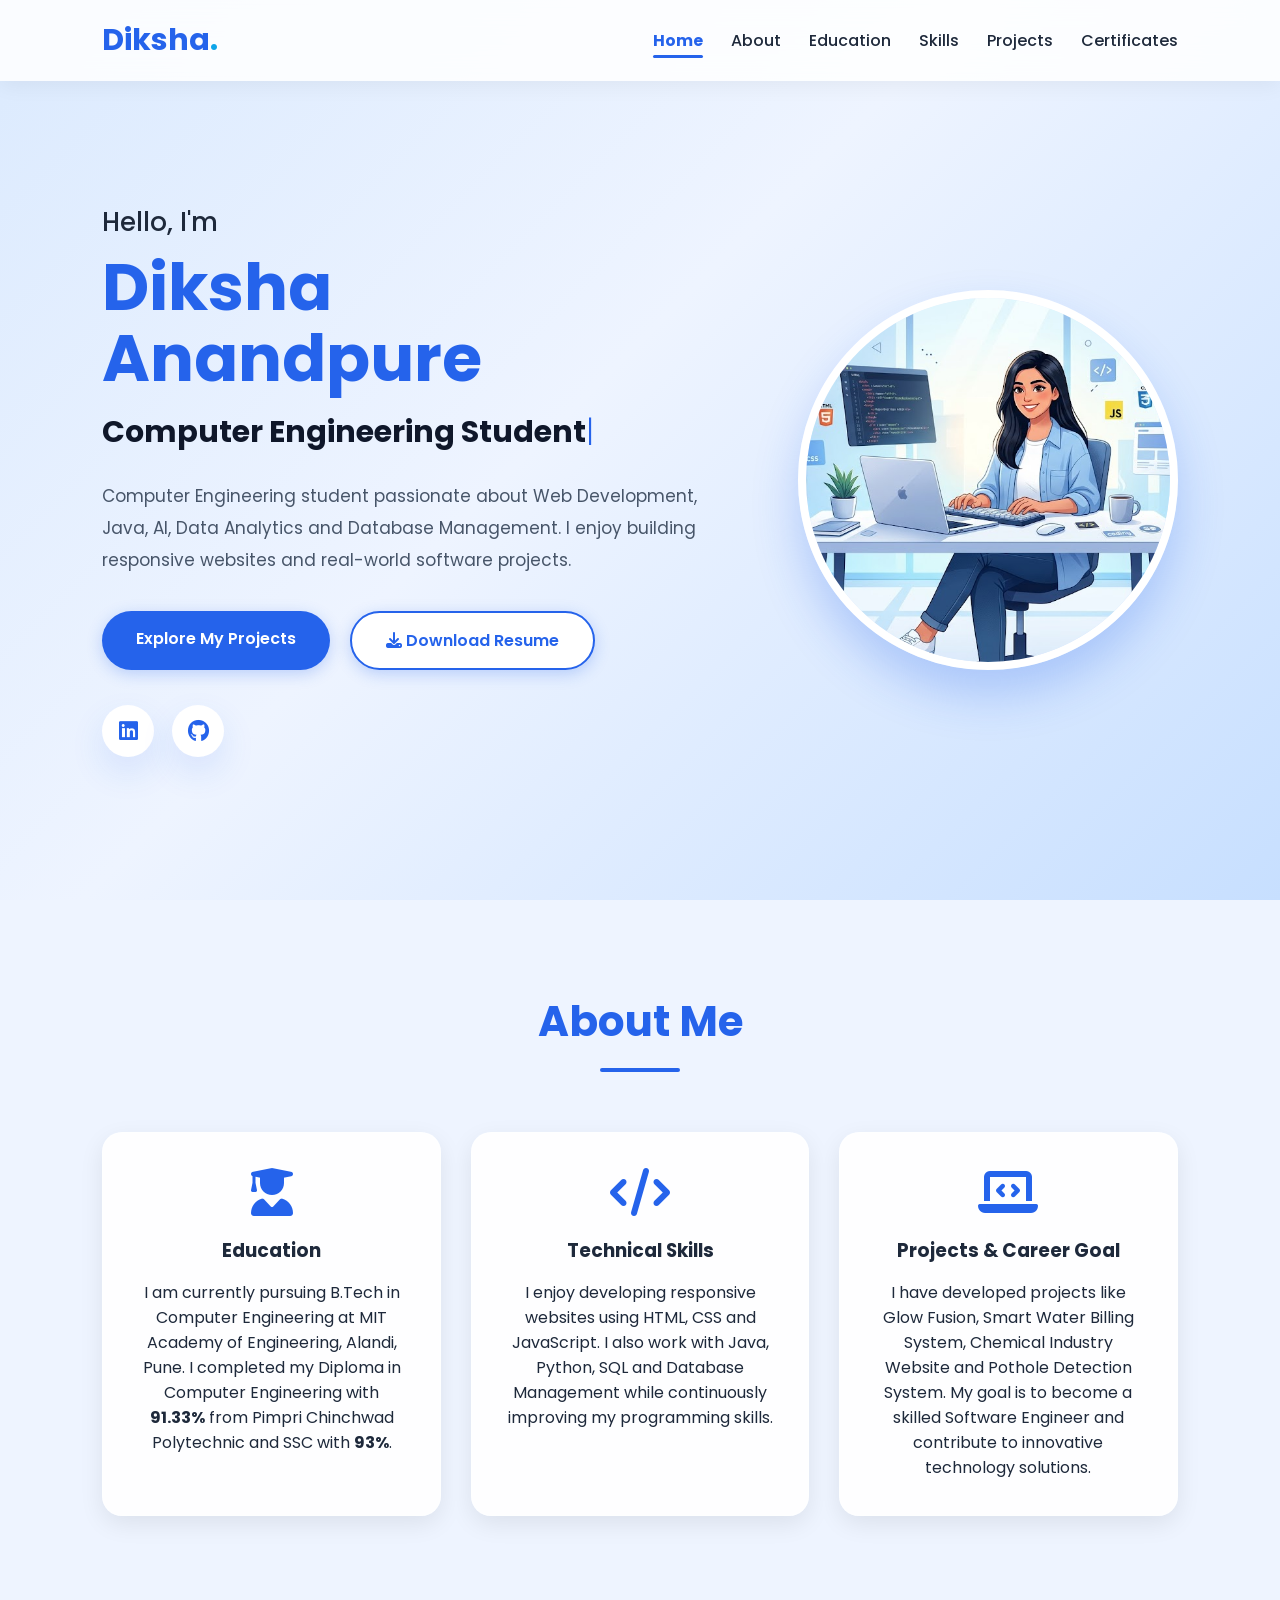
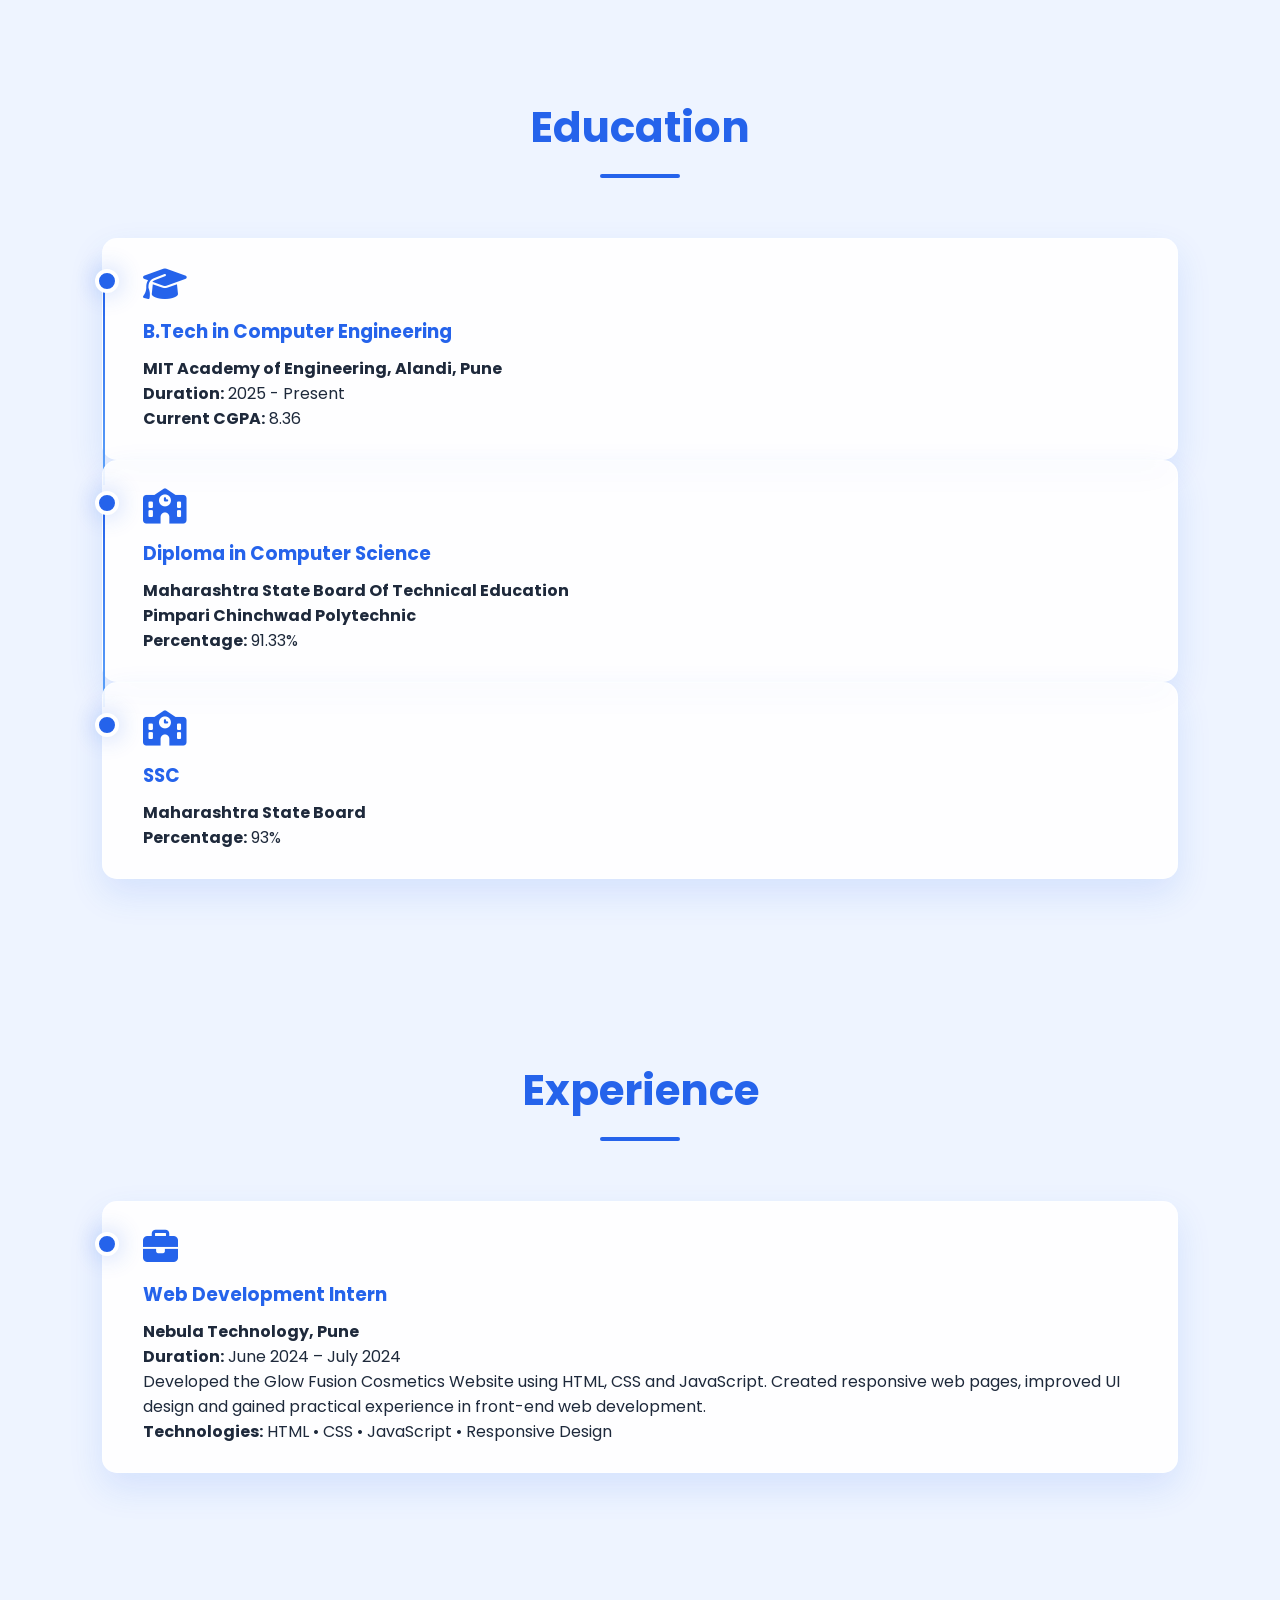
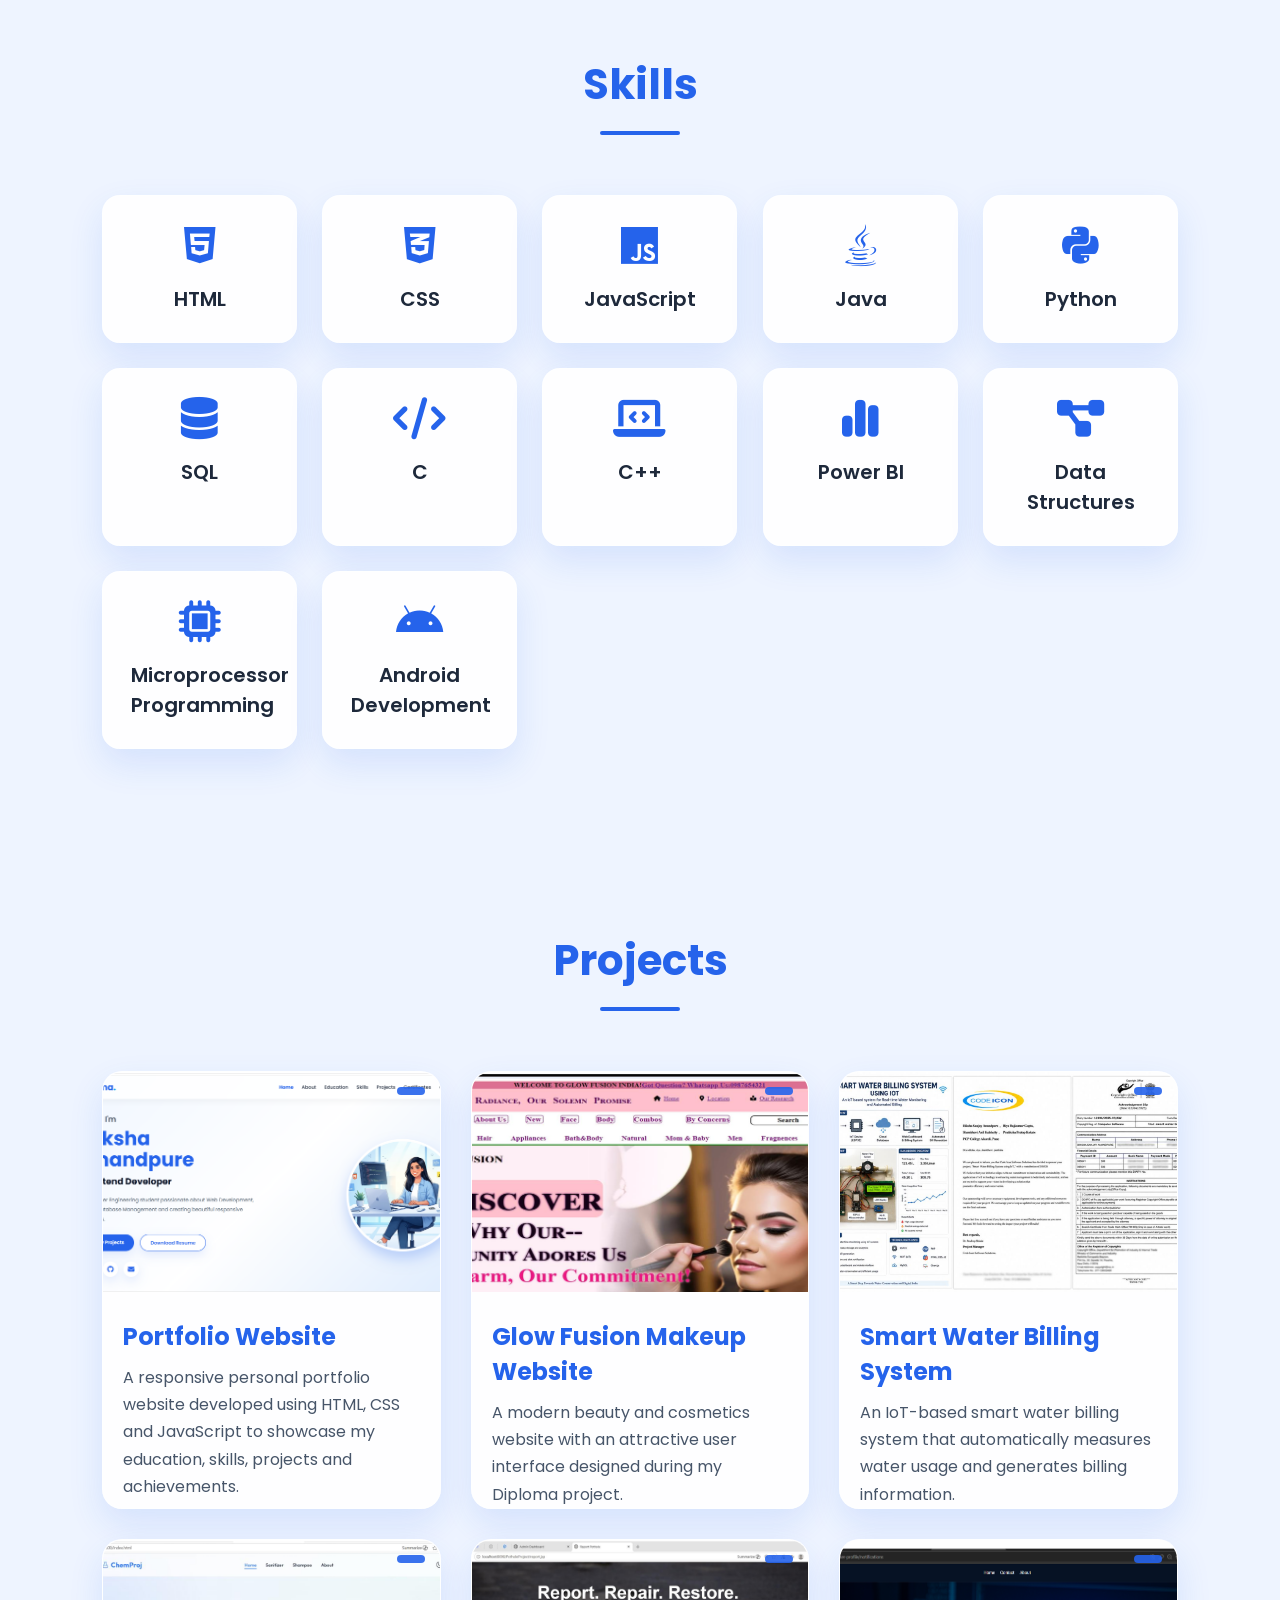
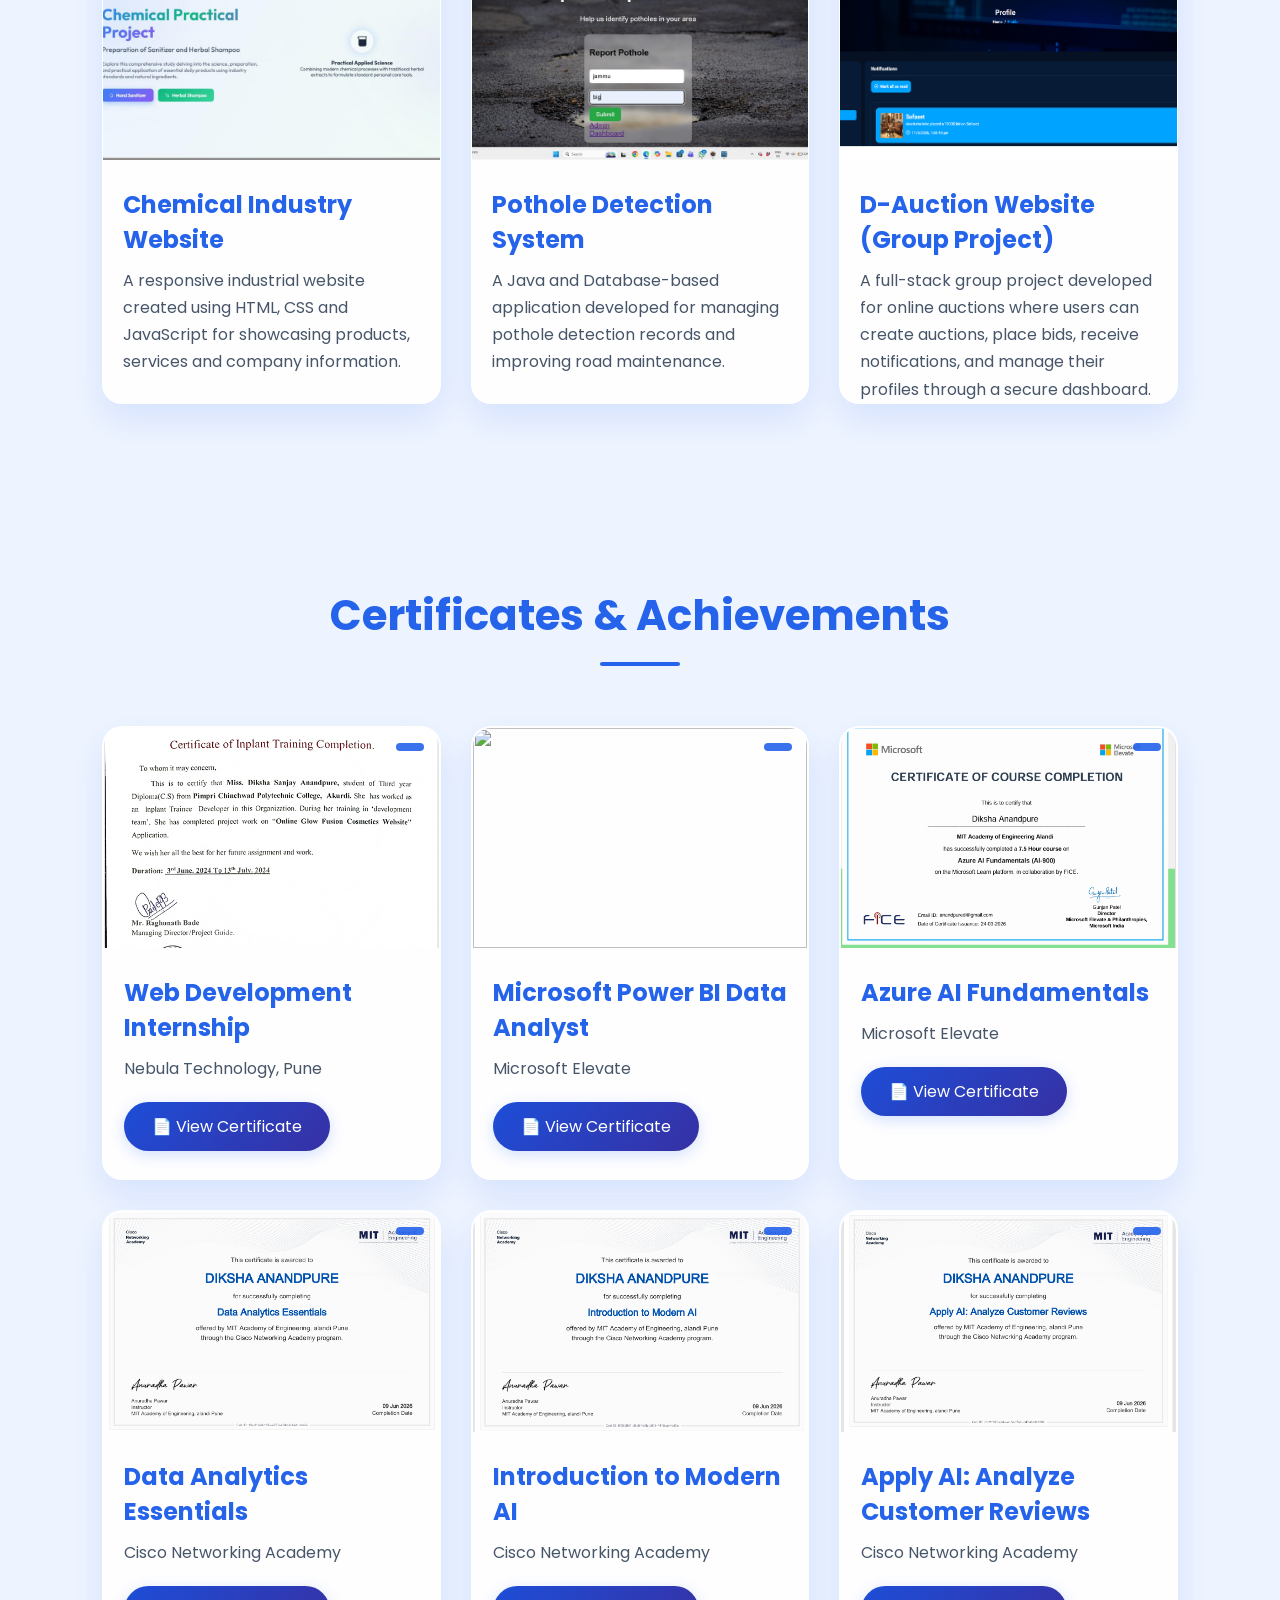
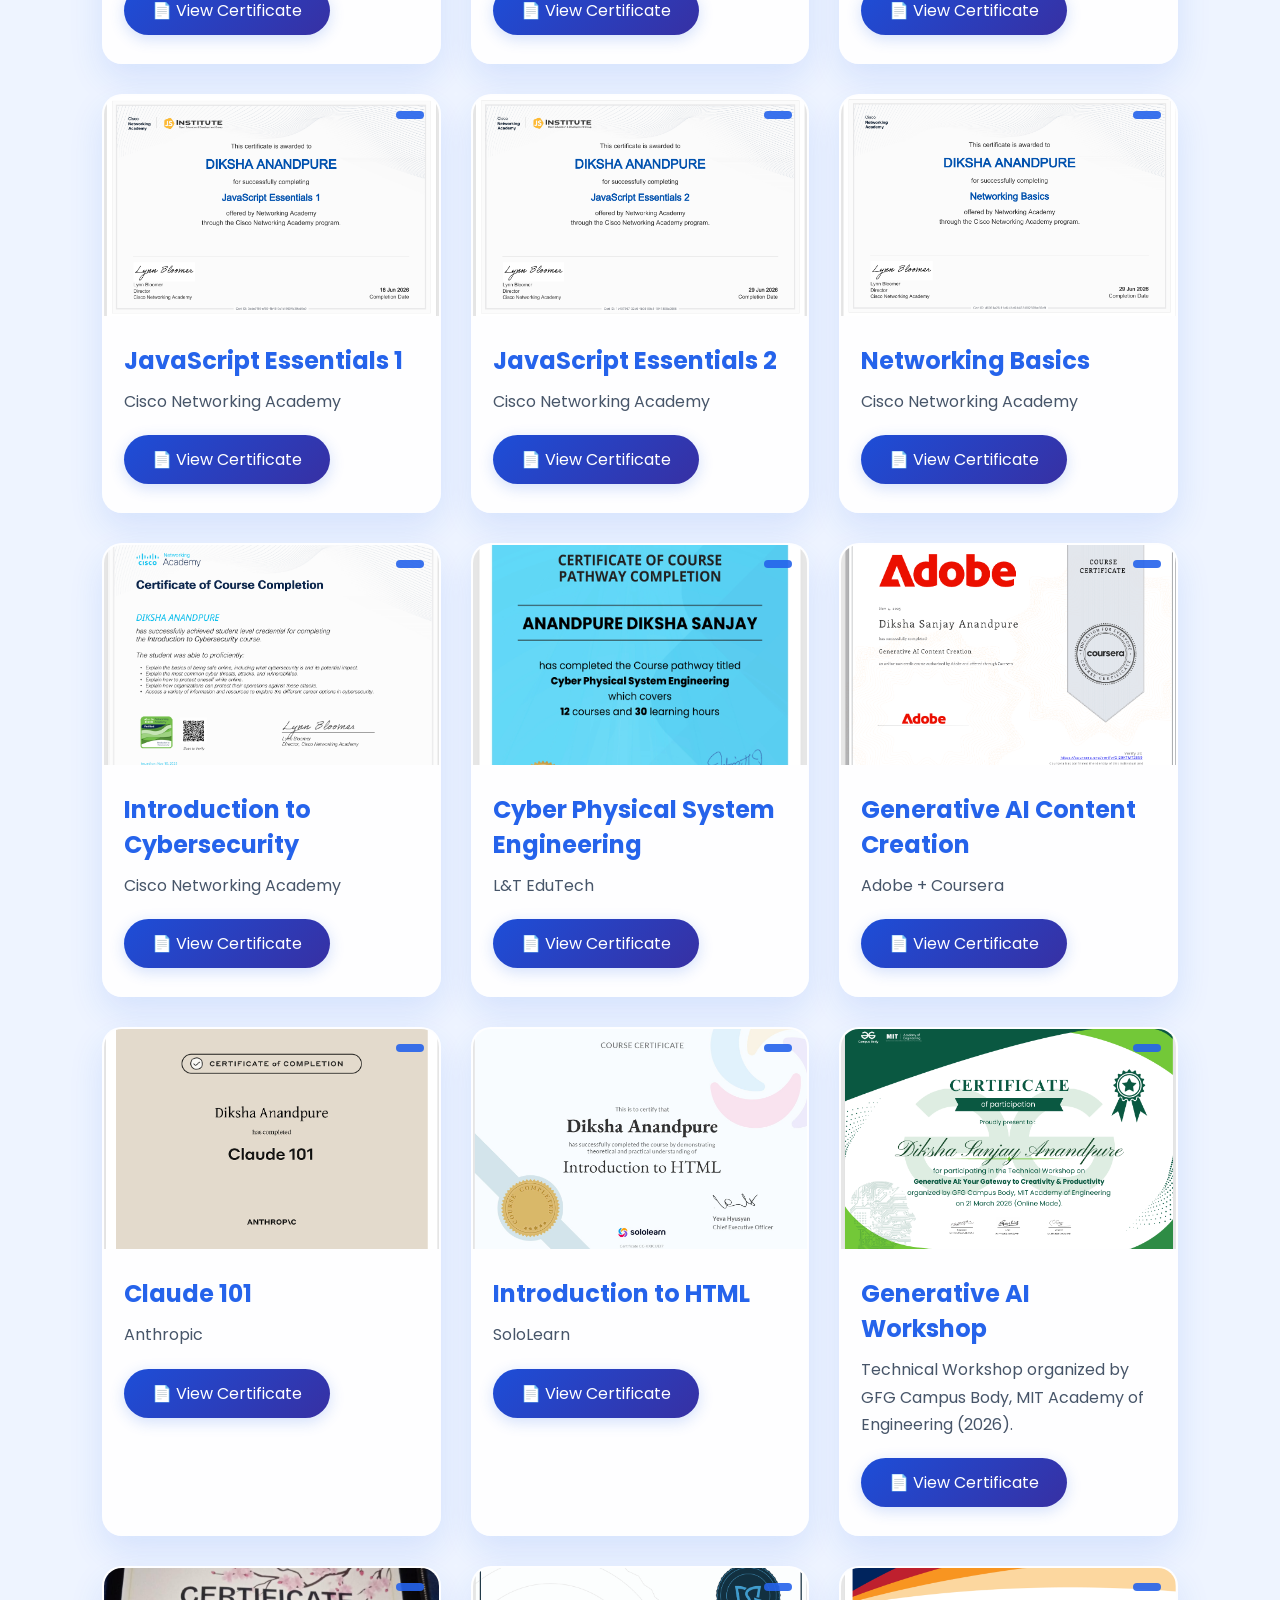
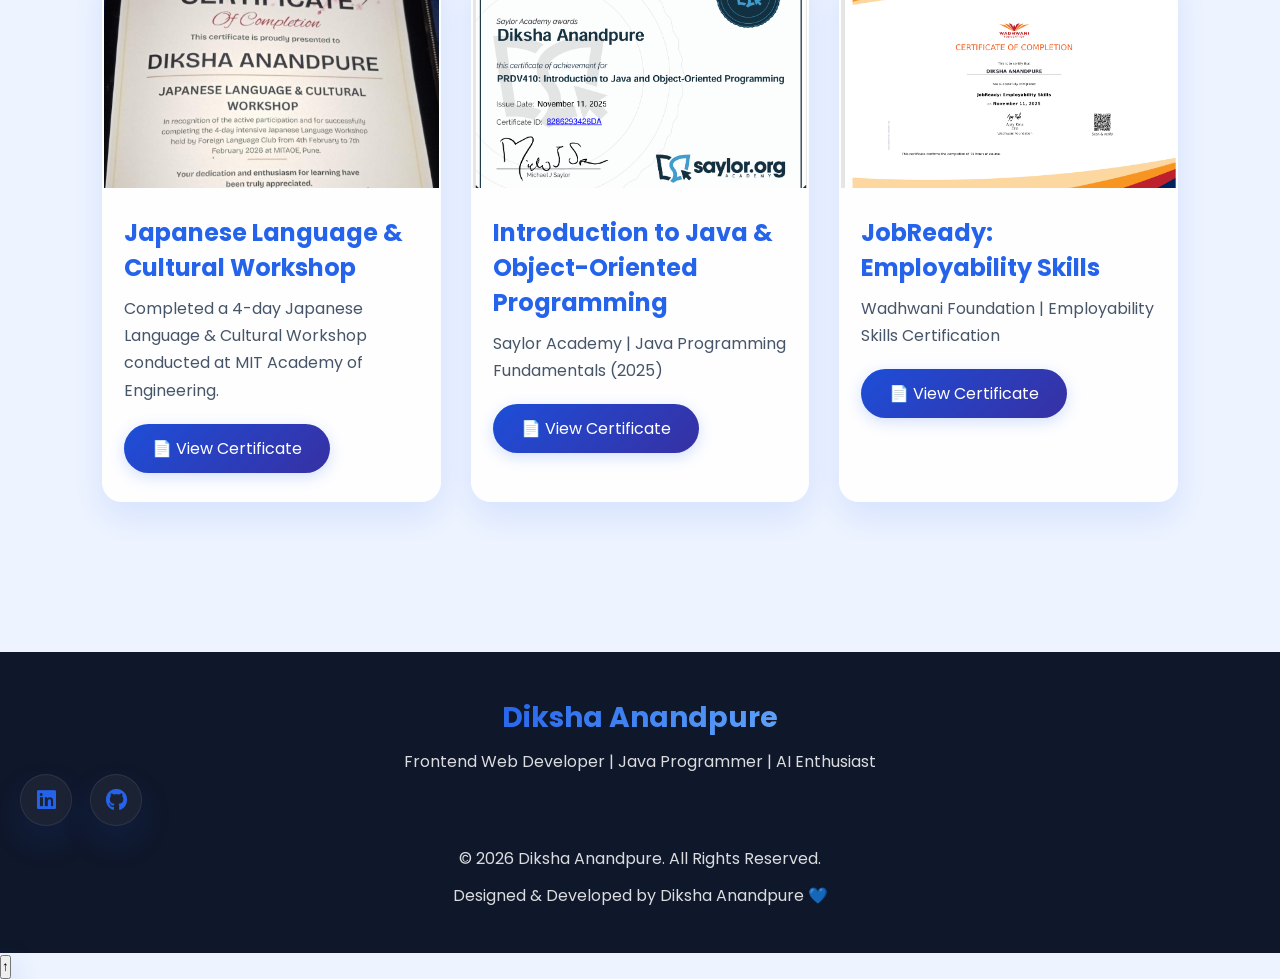
==== DikshaAnandpure_Task2_Portfolio/index.html @ be3161d4 "Add files via upload" ====
<!DOCTYPE html>
<html lang="en">
<head>
<meta charset="UTF-8">
<meta name="viewport" content="width=device-width, initial-scale=1.0">

<title>Diksha Anandpure | Portfolio</title>

<link rel="stylesheet" href="style.css">

<link href="https://fonts.googleapis.com/css2?family=Poppins:wght@300;400;500;600;700&display=swap" rel="stylesheet">

<link rel="stylesheet"
href="https://cdnjs.cloudflare.com/ajax/libs/font-awesome/6.5.2/css/all.min.css">

</head>

<body>

<!--========== HEADER ==========-->

<header id="header">

<div class="logo">
Diksha<span>.</span>
</div>

<nav>

<a href="#home">Home</a>

<a href="#about">About</a>

<a href="#education">Education</a>

<a href="#skills">Skills</a>

<a href="#projects">Projects</a>

<a href="#certificates">Certificates</a>


</nav>

</header>

<!--========== HOME ==========-->

<section class="hero" id="home">

<div class="hero-text">

<h3>Hello, I'm</h3>

<h1>Diksha Anandpure</h1>

<h2><span id="typing"></span></h2>

<p>

Computer Engineering student passionate about Web Development, Java, AI, Data Analytics and Database Management. I enjoy building responsive websites and real-world software projects.

</p>

<div class="hero-buttons">


<a href="#projects" class="btn">Explore My Projects</a>


<a href="Diksha Anandpure Resume College.pdf" download class="btn btn2">
    <i class="fas fa-download"></i>
Download Resume
</a>


</div>

<div class="social">
    <a href="https://www.linkedin.com/in/diksha-anandpure-71b1953a5/" target="_blank"><i class="fab fa-linkedin"></i></a>
    <a href="https://github.com/DikshaAnandpure" target="_blank"><i class="fab fa-github"></i></a>
</div>

</div>

<div class="hero-image">

<img src="im.png" alt="avatar">

</div>

</section>

<!--========== ABOUT ==========-->

<section id="about">

<h2 class="title">About Me</h2>

<div class="about-container">

<div class="about-card">

<i class="fa-solid fa-user-graduate"></i>

<h3>Education</h3>

<p>
I am currently pursuing B.Tech in Computer Engineering at MIT Academy of Engineering, Alandi, Pune. I completed my Diploma in Computer Engineering with <strong>91.33%</strong> from Pimpri Chinchwad Polytechnic and SSC with <strong>93%</strong>.
</p>

</div>

<div class="about-card">

<i class="fa-solid fa-code"></i>

<h3>Technical Skills</h3>

<p>
I enjoy developing responsive websites using HTML, CSS and JavaScript. I also work with Java, Python, SQL and Database Management while continuously improving my programming skills.
</p>

</div>

<div class="about-card">

<i class="fa-solid fa-laptop-code"></i>

<h3>Projects & Career Goal</h3>

<p>
I have developed projects like Glow Fusion, Smart Water Billing System, Chemical Industry Website and Pothole Detection System. My goal is to become a skilled Software Engineer and contribute to innovative technology solutions.
</p>

</div>

</div>

</section>

<!--========== EDUCATION ==========-->

<section id="education">

<h2 class="title">Education</h2>

<div class="timeline-item">

<i class="fas fa-graduation-cap"></i>

<h3>B.Tech in Computer Engineering</h3>

<h4>MIT Academy of Engineering, Alandi, Pune</h4>

<p><strong>Duration:</strong> 2025 - Present</p>

<p><strong>Current CGPA:</strong> 8.36</p>

</div>

<div class="timeline-item">

<i class="fas fa-school"></i>

<h3>Diploma in Computer Science</h3>

<h4>Maharashtra State Board Of Technical Education</h4>
<h4>Pimpari Chinchwad Polytechnic</h4>
<p><strong>Percentage:</strong> 91.33%</p>

</div>

<div class="timeline-item">

<i class="fas fa-school"></i>

<h3>SSC</h3>

<h4>Maharashtra State Board</h4>

<p><strong>Percentage:</strong> 93%</p>

</div>

</div>

</section>

<section id="experience">

<h2 class="title">Experience</h2>

<div class="timeline">

<div class="timeline-item">

<i class="fas fa-briefcase"></i>

<h3>Web Development Intern</h3>

<h4>Nebula Technology, Pune</h4>

<p><strong>Duration:</strong> June 2024 – July 2024</p>

<p>
Developed the Glow Fusion Cosmetics Website using HTML, CSS and JavaScript. Created responsive web pages, improved UI design and gained practical experience in front-end web development.
</p>

<p>
<strong>Technologies:</strong>
HTML • CSS • JavaScript • Responsive Design
</p>

</div>
</div>

</section>

<!--========== SKILLS ==========-->

<section id="skills">

<h2 class="title">

Skills

</h2>

<div class="skills-grid">

<div class="skill">
<i class="fab fa-html5"></i>
HTML
</div>

<div class="skill">
<i class="fab fa-css3-alt"></i>
CSS
</div>

<div class="skill">
<i class="fab fa-js"></i>
JavaScript
</div>

<div class="skill">
<i class="fab fa-java"></i>
Java
</div>

<div class="skill">
<i class="fab fa-python"></i>
Python
</div>

<div class="skill">
<i class="fa-solid fa-database"></i>
SQL
</div>

<div class="skill">
    <i class="fa-solid fa-code"></i>
    C
</div>

<div class="skill">
    <i class="fa-solid fa-laptop-code"></i>
    C++
</div>

<div class="skill">
    <i class="fa-solid fa-chart-simple"></i>
    Power BI
</div>
<div class="skill">
    <i class="fa-solid fa-diagram-project"></i>
    Data Structures
</div>

<div class="skill">
    <i class="fa-solid fa-microchip"></i>
    Microprocessor Programming
</div>

<div class="skill">
    <i class="fa-brands fa-android"></i>
    Android Development
</div>



</div>

</section>

<!--========== PROJECTS ==========-->

<section id="projects">

<h2 class="title">Projects</h2>

<div class="project-grid">

<!-- Portfolio -->

<div class="project-card">

<img src="images/portfolio.png" alt="Portfolio Website">

<h3>Portfolio Website</h3>

<p>
A responsive personal portfolio website developed using HTML, CSS and JavaScript to showcase my education, skills, projects and achievements.
</p>



</div>

<!-- Glow Fusion -->

<div class="project-card">

<img src="images/glow.png" alt="Glow Fusion">

<h3>Glow Fusion Makeup Website</h3>

<p>
A modern beauty and cosmetics website with an attractive user interface designed during my Diploma project.
</p>



</div>

<!-- Smart Water Billing -->

<div class="project-card">

<img src="images/smart water.png" alt="Smart Water Billing">

<h3>Smart Water Billing System</h3>

<p>
An IoT-based smart water billing system that automatically measures water usage and generates billing information.
</p>



</div>

<!-- Chemical Website -->

<div class="project-card">

<img src="images/chem.png" alt="Chemical Website">

<h3>Chemical Industry Website</h3>

<p>
A responsive industrial website created using HTML, CSS and JavaScript for showcasing products, services and company information.
</p>



</div>

<!-- Java Project -->

<div class="project-card">

<img src="images/pothole.png" alt="Pothole Detection">

<h3>Pothole Detection System</h3>

<p>
A Java and Database-based application developed for managing pothole detection records and improving road maintenance.
</p>



</div>
<div class="project-card">

    <img src="images/auction.png" alt="D-Auction Website">

    <h3>D-Auction Website (Group Project)</h3>

    <p>
        A full-stack group project developed for online auctions where users can create auctions, place bids, receive notifications, and manage their profiles through a secure dashboard.
    </p>

    

</div>

</div>

</section>

<!--========== CERTIFICATES ==========-->
<section id="certificates">
    <h2 class="title">Certificates & Achievements</h2>
    <div class="project-grid">

        <div class="project-card">
            <a href="images/nebua.png" target="_blank">
                <img src="images/nebua.png">
            </a>
            <h3>Web Development Internship</h3>
            <p>Nebula Technology, Pune</p>
            <a href="images/nebua.png" target="_blank" class="project-btn">📄 View Certificate</a>
        </div>

        <div class="project-card">
            <a href="images/powerbi.png" target="_blank">
                <img src="images/powerbi.png">
            </a>
            <h3>Microsoft Power BI Data Analyst</h3>
            <p>Microsoft Elevate</p>
            <a href="images/powerbi.png" target="_blank" class="project-btn">📄 View Certificate</a>
        </div>

        <div class="project-card">
            <a href="images/aifunda.png" target="_blank">
                <img src="images/aifunda.png">
            </a>
            <h3>Azure AI Fundamentals</h3>
            <p>Microsoft Elevate</p>
            <a href="images/aifunda.png" target="_blank" class="project-btn">📄 View Certificate</a>
        </div>

        <div class="project-card">
            <a href="images/dataanalytics.png" target="_blank">
                <img src="images/dataanalytics.png">
            </a>
            <h3>Data Analytics Essentials</h3>
            <p>Cisco Networking Academy</p>
            <a href="images/dataanalytics.png" target="_blank" class="project-btn">📄 View Certificate</a>
        </div>

        <div class="project-card">
            <a href="images/introAI.png" target="_blank">
                <img src="images/introAI.png">
            </a>
            <h3>Introduction to Modern AI</h3>
            <p>Cisco Networking Academy</p>
            <a href="images/introAI.png" target="_blank" class="project-btn">📄 View Certificate</a>
        </div>

        <div class="project-card">
            <a href="images/appliAI.png" target="_blank">
                <img src="images/appliAI.png">
            </a>
            <h3>Apply AI: Analyze Customer Reviews</h3>
            <p>Cisco Networking Academy</p>
            <a href="images/appliAI.png" target="_blank" class="project-btn">📄 View Certificate</a>
        </div>

        <div class="project-card">
            <a href="images/js1.png" target="_blank">
                <img src="images/js1.png">
            </a>
            <h3>JavaScript Essentials 1</h3>
            <p>Cisco Networking Academy</p>
            <a href="images/js1.png" target="_blank" class="project-btn">📄 View Certificate</a>
        </div>

        <div class="project-card">
            <a href="images/js2.png" target="_blank">
                <img src="images/js2.png">
            </a>
            <h3>JavaScript Essentials 2</h3>
            <p>Cisco Networking Academy</p>
            <a href="images/js2.png" target="_blank" class="project-btn">📄 View Certificate</a>
        </div>

        <div class="project-card">
            <a href="images/networking.png" target="_blank">
                <img src="images/networking.png">
            </a>
            <h3>Networking Basics</h3>
            <p>Cisco Networking Academy</p>
            <a href="images/networking.png" target="_blank" class="project-btn">📄 View Certificate</a>
        </div>

        <div class="project-card">
            <a href="images/net1.png" target="_blank">
                <img src="images/net1.png">
            </a>
            <h3>Introduction to Cybersecurity</h3>
            <p>Cisco Networking Academy</p>
            <a href="images/net1.png" target="_blank" class="project-btn">📄 View Certificate</a>
        </div>

        <div class="project-card">
            <a href="images/cuber.png" target="_blank">
                <img src="images/cuber.png">
            </a>
            <h3>Cyber Physical System Engineering</h3>
            <p>L&T EduTech</p>
            <a href="images/cuber.png" target="_blank" class="project-btn">📄 View Certificate</a>
        </div>

        <div class="project-card">
            <a href="images/genAI.png" target="_blank">
                <img src="images/genAI.png">
            </a>
            <h3>Generative AI Content Creation</h3>
            <p>Adobe + Coursera</p>
            <a href="images/genAI.png" target="_blank" class="project-btn">📄 View Certificate</a>
        </div>

        <div class="project-card">
            <a href="images/claude101.png" target="_blank">
                <img src="images/claude101.png">
            </a>
            <h3>Claude 101</h3>
            <p>Anthropic</p>
            <a href="images/claude101.png" target="_blank" class="project-btn">📄 View Certificate</a>
        </div>

        <div class="project-card">
            <a href="images/html.png" target="_blank">
                <img src="images/html.png">
            </a>
            <h3>Introduction to HTML</h3>
            <p>SoloLearn</p>
            <a href="images/html.png" target="_blank" class="project-btn">📄 View Certificate</a>
        </div>

        <div class="project-card">
            <a href="images/gen2.png" target="_blank">
                <img src="images/gen2.png" alt="Generative AI Workshop">
            </a>
            <h3>Generative AI Workshop</h3>
            <p>Technical Workshop organized by GFG Campus Body, MIT Academy of Engineering (2026).</p>
            <a href="images/gen2.png" target="_blank" class="project-btn">📄 View Certificate</a>
        </div>

        <div class="project-card">
            <a href="images/jap.jpeg" target="_blank">
                <img src="images/jap.jpeg" alt="Japanese Language Workshop">
            </a>
            <h3>Japanese Language & Cultural Workshop</h3>
            <p>Completed a 4-day Japanese Language & Cultural Workshop conducted at MIT Academy of Engineering.</p>
            <a href="images/jap.jpeg" target="_blank" class="project-btn">📄 View Certificate</a>
        </div>

        <div class="project-card">
            <a href="images/java.png" target="_blank">
                <img src="images/java.png" alt="Java Programming Certificate">
            </a>
            <h3>Introduction to Java & Object-Oriented Programming</h3>
            <p>Saylor Academy | Java Programming Fundamentals (2025)</p>
            <a href="images/java.png" target="_blank" class="project-btn">📄 View Certificate</a>
        </div>

        <div class="project-card">
            <a href="images/wadhwani.png" target="_blank">
                <img src="images/wadhwani.png" alt="JobReady Employability Skills">
            </a>
            <h3>JobReady: Employability Skills</h3>
            <p>Wadhwani Foundation | Employability Skills Certification</p>
            <a href="images/wadhwani.png" target="_blank" class="project-btn">📄 View Certificate</a>
        </div>

    </div>
</section>
<!--========== CONTACT ==========-->


<footer>

    <h2>Diksha Anandpure</h2>

    <p>
       Frontend Web Developer | Java Programmer | AI Enthusiast
    </p>

    <div class="social">

        <a href="https://www.linkedin.com/in/diksha-anandpure-71b1953a5/" target="_blank">
            <i class="fab fa-linkedin"></i>
        </a>

        <a href="https://github.com/dikshuanandpure" target="_blank">
            <i class="fab fa-github"></i>
        </a>

    </div>

    <p style="margin-top:20px;">
        © 2026 Diksha Anandpure. All Rights Reserved.
    </p>
<p style="margin-top:12px;">
Designed & Developed by Diksha Anandpure 💙
</p>
</footer>

<script src="script.js"></script>

<!-- Back to Top Button -->
<button id="topBtn" title="Go to top">↑</button>

</body>
</html>
---- DikshaAnandpure_Task2_Portfolio/style.css ----
/*========================
 GOOGLE FONT
========================*/
@import url('https://fonts.googleapis.com/css2?family=Poppins:wght@300;400;500;600;700;800&display=swap');

*{
margin:0;
padding:0;
box-sizing:border-box;
scroll-behavior:smooth;
font-family:'Poppins',sans-serif;
}

:root{

--primary:#2563eb;
--secondary:#60a5fa;
--dark:#1e293b;
--text:#475569;
--white:#ffffff;
--bg:#eef4ff;
--card:#ffffff;
--shadow:0 15px 35px rgba(37,99,235,.12);

}

body{

background:var(--bg);
color:var(--dark);
overflow-x:hidden;

}

/*========================
HEADER
========================*/

header{

position:fixed;
top:0;
left:0;
width:100%;

padding:18px 8%;

display:flex;
justify-content:space-between;
align-items:center;

background:rgba(255,255,255,.85);

backdrop-filter:blur(15px);

z-index:1000;

box-shadow:0 5px 20px rgba(0,0,0,.05);

}

.logo{

font-size:30px;
font-weight:700;
color:var(--primary);

}

.logo span{

color:#0ea5e9;

}

nav{

display:flex;
gap:28px;

}

nav a{

text-decoration:none;

color:var(--dark);

font-weight:500;

transition:.3s;

}

nav a:hover{
    color:#2563eb;
    transform:translateY(-2px);
}

/*========================
HERO
========================*/

.hero{

min-height:100vh;

display:flex;

align-items:center;

justify-content:space-between;

padding:130px 8% 70px;

gap:60px;

background:linear-gradient(
135deg,
#dbeafe 0%,
#eef4ff 45%,
#c7dfff 100%
);

}

.hero-text{

max-width:620px;

}

.hero-text h3{

font-size:26px;

font-weight:500;

margin-bottom:10px;

}

.hero-text h1{

font-size:65px;

line-height:1.1;

margin-bottom:15px;

color:var(--primary);

}

.hero-text h2{

font-size:30px;

height:45px;

margin-bottom:25px;

color:#0f172a;

}

.hero-text p{

font-size:17px;

line-height:1.9;

color:var(--text);

margin-bottom:35px;

}

.hero-buttons{

display:flex;

gap:20px;

margin-bottom:35px;

}

.btn{

padding:15px 34px;

background:var(--primary);

border-radius:50px;

text-decoration:none;

color:white;

font-weight:600;

transition:.4s;

box-shadow:var(--shadow);

}

.btn:hover{

transform:translateY(-6px);
background:linear-gradient(135deg,#1d4ed8,#3730a3);

}

.btn2{

background:white;

color:var(--primary);

border:2px solid var(--primary);

}

.btn2:hover{

background:var(--primary);

color:white;

}

.social{

display:flex;

gap:18px;

}

.social a{

width:52px;

height:52px;

border-radius:50%;

background:white;

display:flex;

justify-content:center;

align-items:center;

text-decoration:none;

font-size:22px;

color:var(--primary);

box-shadow:var(--shadow);

transition:.4s;

}

.social a:hover{

background:var(--primary);

color:white;

transform:translateY(-8px);

}

.hero-image{

display:flex;

justify-content:center;

align-items:center;

}

.hero-image img{

width:380px;

height:380px;

border-radius:50%;

object-fit:cover;

border:8px solid white;

box-shadow:0 25px 45px rgba(37,99,235,.25);

transition:.5s;

}

.hero-image img:hover{

transform:scale(1.05);

}

/*========================
SECTION
========================*/

section{

padding:90px 8%;

}

.title{

font-size:42px;

text-align:center;

margin-bottom:60px;

color:var(--primary);

position:relative;

}

.title::after{

content:"";

width:80px;

height:4px;

background:var(--primary);

display:block;

margin:15px auto;

border-radius:10px;

}

/*========================
ABOUT
========================*/

.about-container{

display:grid;

grid-template-columns:repeat(auto-fit,minmax(260px,1fr));

gap:30px;

}

.about-card{
    background:#ffffff;
    padding:35px;
    border-radius:20px;
    text-align:center;
    border:1px solid #e5e7eb;
    box-shadow:0 8px 25px rgba(0,0,0,0.08);
    transition:all 0.4s ease;
}

.about-card:hover{
    transform:translateY(-12px);
    box-shadow:0 15px 35px rgba(37,99,235,0.18);
    border-color:#2563eb;
}
.about-card i{
    font-size:48px;
    color:#2563eb;
    margin-bottom:20px;
    transition:.3s;
}

.about-card:hover i{
    transform:scale(1.15);
}

.about-card h3{

margin-bottom:15px;

}

/*========================
EDUCATION
========================*/

.timeline{

display:flex;

flex-direction:column;

gap:30px;

}

.timeline-item{

background:rgba(255,255,255,.92);

padding:28px;

border-left:6px solid var(--primary);

border-radius:15px;

box-shadow:var(--shadow);

transition:.4s;

}

.timeline-item:hover{
    transform:translateX(8px);
    box-shadow:0 20px 40px rgba(37,99,235,.15);
}

.timeline-item h3{

color:var(--primary);

margin-bottom:10px;

}
.timeline-item i{
    font-size:35px;
    color:#2563eb;
    margin-bottom:15px;
    display:block;
}
/*========================
SKILLS
========================*/

.skills-grid{

display:grid;

grid-template-columns:repeat(auto-fit,minmax(180px,1fr));

gap:25px;

}

.skill{

background:rgba(255,255,255,.92);

padding:28px;

text-align:center;

border-radius:18px;

font-size:20px;

font-weight:600;

box-shadow:var(--shadow);

transition:.4s;

}

.skill i{

display:block;

font-size:42px;

margin-bottom:18px;

color:var(--primary);

}

.skill:hover{
    background:linear-gradient(135deg,#2563eb,#4f46e5);
    color:white;
    transform:translateY(-10px);
}

.skill:hover i{

color:white;

}
/*========================
PROJECTS
========================*/

.project-grid{
display:grid;
grid-template-columns:repeat(auto-fit,minmax(320px,1fr));
gap:30px;
}

.project-card{

background:white;

border-radius:20px;

overflow:hidden;

box-shadow:var(--shadow);

transition:.4s;

}

.project-card:hover{

transform:translateY(-12px);

}

.project-card img{

width:100%;

height:220px;

object-fit:cover;

}

.project-card h3{

font-size:24px;

padding:20px 20px 10px;

color:var(--primary);

}

.project-card p{

padding:0 20px;

line-height:1.7;

color:var(--text);

}

.project-btn{

display:inline-block;

margin:20px;

padding:12px 28px;

background:linear-gradient(135deg,#2563eb,#4f46e5);
background:linear-gradient(135deg,#1d4ed8,#3730a3);
color:white;

text-decoration:none;

border-radius:40px;

transition:.4s;

}

.project-btn:hover{

background:#1d4ed8;

}
.project-card img{
    transition:0.4s;
    .project-card:hover img{
    transform:scale(1.08);
}
}

.project-card:hover{
    transform:translateY(-12px) scale(1.02);
    box-shadow:0 20px 45px rgba(37,99,235,.20);
}
/*========================
CERTIFICATES
========================*/

.certificate-grid{

display:grid;

grid-template-columns:repeat(auto-fit,minmax(220px,1fr));

gap:25px;

}

.certificate{

background:white;

padding:35px;

border-radius:18px;

text-align:center;

box-shadow:var(--shadow);

transition:.4s;

}

.certificate:hover{

transform:translateY(-10px);

background:var(--primary);

color:white;

}

.certificate i{

font-size:48px;

margin-bottom:18px;

color:#f59e0b;

}

.certificate:hover i{

color:white;

}
.certificate img{
    width:100%;
    height:220px;
    object-fit:cover;
    border-radius:10px;
}
.certificate:hover img{
    transform:scale(1.03);
    transition:.4s;
}

/*========================
CONTACT
========================*/

.contact-box{

max-width:750px;

margin:auto;

display:flex;

flex-direction:column;

gap:20px;

}

.contact-box input,
.contact-box textarea{

padding:18px;

border-radius:12px;

border:1px solid #dbeafe;

font-size:16px;

outline:none;

transition:.3s;

}

.contact-box input:focus,
.contact-box textarea:focus{

border-color:var(--primary);

box-shadow:0 0 0 3px rgba(37,99,235,.15);

}

.contact-box textarea{

height:180px;

resize:none;

}

.contact-box button{

padding:16px;

border:none;

border-radius:40px;

background:var(--primary);

color:white;

font-size:18px;

font-weight:600;

cursor:pointer;

transition:.4s;

}

.contact-box button:hover{

background:#1d4ed8;

transform:translateY(-5px);

}


/*========================
FOOTER
========================*/

footer{

background:#0f172a;

color:white;

text-align:center;

padding:45px 20px;

margin-top:60px;

}

footer h2{

margin-bottom:10px;

font-size:28px;

}

footer p{

opacity:.85;

}


/*========================
SCROLLBAR
========================*/

::-webkit-scrollbar{

width:10px;

}

::-webkit-scrollbar-thumb{

background:var(--primary);

border-radius:20px;

}

::-webkit-scrollbar-track{

background:#edf4ff;

}


/*========================
RESPONSIVE
========================*/

@media(max-width:1000px){

.hero{

flex-direction:column-reverse;

text-align:center;

padding-top:150px;

}

.hero-buttons{

justify-content:center;

}

.social{

justify-content:center;

}

.hero-text h1{

font-size:48px;

}

.hero-image img{

width:300px;

height:300px;

}

header{

padding:18px 5%;

}

nav{

gap:15px;

flex-wrap:wrap;

justify-content:center;

}

}

@media(max-width:600px){

.hero-text h1{

font-size:38px;

}

.hero-text h2{

font-size:22px;

}

.title{

font-size:32px;

}

.btn{

padding:12px 24px;
background:linear-gradient(135deg,#2563eb,#4f46e5);
font-size:15px;

}

.hero-image img{

width:450px;
height:450px;

object-fit:contain;

filter:drop-shadow(0 20px 40px rgba(37,99,235,.25));
box-shadow:0 35px 70px rgba(37,99,235,.35);
animation:float 5s ease-in-out infinite;

}

}
nav a.active{
color:#2563eb;
font-weight:700;
}
@keyframes float{

0%{
transform:translateY(0px);
}

50%{
transform:translateY(-15px);
}

100%{
transform:translateY(0px);
}

}
.hero-img img{
    box-shadow:0 20px 50px rgba(37,99,235,.25);
}
.status{
margin-top:20px;
font-size:17px;
font-weight:600;
color:#16a34a;
}




/* ============================
   🏆 PROFESSIONAL ENHANCEMENTS
   Colors & Background SAME
   ============================ */

/* 1. Smooth Page Load Animation */
body {
    animation: fadeInPage 0.8s ease forwards;
}

@keyframes fadeInPage {
    from {
        opacity: 0;
        transform: translateY(20px);
    }
    to {
        opacity: 1;
        transform: translateY(0);
    }
}

/* 2. Glassmorphism Cards - Modern Look */
.about-card,
.project-card,
.skill,
.timeline-item,
.certificate {
    background: rgba(255, 255, 255, 0.9);
    backdrop-filter: blur(10px);
    border: 1px solid rgba(255, 255, 255, 0.3);
}

/* 3. Active Navbar with Smooth Underline */
nav a {
    position: relative;
}

nav a::after {
    content: '';
    position: absolute;
    bottom: -5px;
    left: 0;
    width: 0;
    height: 3px;
    background: #2563eb;
    border-radius: 10px;
    transition: width 0.4s cubic-bezier(0.175, 0.885, 0.32, 1.275);
}

nav a:hover::after,
nav a.active::after {
    width: 100%;
}

/* 4. Glowing Button Effects */
.btn {
    position: relative;
    overflow: hidden;
    box-shadow: 0 4px 15px rgba(37, 99, 235, 0.25);
}

.btn::before {
    content: '';
    position: absolute;
    top: 0;
    left: -100%;
    width: 100%;
    height: 100%;
    background: linear-gradient(90deg, transparent, rgba(255,255,255,0.2), transparent);
    transition: left 0.6s ease;
}

.btn:hover::before {
    left: 100%;
}

.btn:hover {
    box-shadow: 0 8px 30px rgba(37, 99, 235, 0.4);
    transform: translateY(-6px) scale(1.02);
}

/* 5. Project Button Enhancement */
.project-btn {
    position: relative;
    overflow: hidden;
    box-shadow: 0 4px 15px rgba(37, 99, 235, 0.2);
}

.project-btn:hover {
    box-shadow: 0 8px 25px rgba(37, 99, 235, 0.4);
    transform: translateY(-4px) scale(1.05);
}

/* 6. Social Icons with Glow Effect */
.social a {
    position: relative;
    transition: all 0.4s cubic-bezier(0.175, 0.885, 0.32, 1.275);
}

.social a:hover {
    transform: translateY(-8px) scale(1.1);
    box-shadow: 0 10px 30px rgba(37, 99, 235, 0.3);
}

.social a::after {
    content: '';
    position: absolute;
    top: -2px;
    left: -2px;
    right: -2px;
    bottom: -2px;
    border-radius: 50%;
    background: #2563eb;
    opacity: 0;
    z-index: -1;
    transition: opacity 0.3s ease;
}

.social a:hover::after {
    opacity: 0.2;
}

/* 7. Typing Cursor Animation */
#typing::after {
    content: '|';
    animation: blink 0.8s infinite;
    color: #2563eb;
    font-weight: 300;
}

@keyframes blink {
    0%, 100% { opacity: 1; }
    50% { opacity: 0; }
}

/* 8. Education Timeline Dots & Lines */
.timeline-item {
    position: relative;
    padding-left: 40px;
}

.timeline-item::before {
    content: '';
    position: absolute;
    left: -8px;
    top: 30px;
    width: 16px;
    height: 16px;
    background: #2563eb;
    border-radius: 50%;
    border: 4px solid white;
    box-shadow: 0 0 25px rgba(37, 99, 235, 0.3);
    z-index: 2;
}

.timeline-item::after {
    content: '';
    position: absolute;
    left: 0;
    top: 46px;
    width: 2px;
    height: calc(100% - 20px);
    background: linear-gradient(180deg, #2563eb, #60a5fa);
}

.timeline-item:last-child::after {
    display: none;
}

/* 9. Image Zoom & Overlay - SIRF PROJECTS KE LIYE */
#projects .project-card {
    position: relative;
    overflow: hidden;
    cursor: pointer;
}

#projects .project-card::before {
    content: '🔍 View Project';
    position: absolute;
    top: 50%;
    left: 50%;
    transform: translate(-50%, -50%) scale(0);
    background: rgba(37, 99, 235, 0.92);
    color: white;
    padding: 12px 28px;
    border-radius: 50px;
    font-weight: 600;
    font-size: 15px;
    transition: all 0.4s cubic-bezier(0.175, 0.885, 0.32, 1.275);
    z-index: 2;
    opacity: 0;
    backdrop-filter: blur(5px);
    letter-spacing: 0.5px;
    box-shadow: 0 10px 30px rgba(37, 99, 235, 0.3);
}

#projects .project-card:hover::before {
    transform: translate(-50%, -50%) scale(1);
    opacity: 1;
}

#projects .project-card img {
    transition: all 0.6s cubic-bezier(0.175, 0.885, 0.32, 1.275);
}

#projects .project-card:hover img {
    transform: scale(1.12);
    filter: brightness(0.75);
}

/* 10. Certificate Cards Zoom */
.certificate,
#certificates .project-card {
    transition: all 0.4s cubic-bezier(0.175, 0.885, 0.32, 1.275);
    border: 2px solid transparent;
}

.certificate:hover,
#certificates .project-card:hover {
    transform: translateY(-12px) scale(1.02);
    border-color: #2563eb;
    box-shadow: 0 20px 50px rgba(37, 99, 235, 0.2);
}

.certificate img,
#certificates .project-card img {
    transition: all 0.5s ease;
}

.certificate:hover img,
#certificates .project-card:hover img {
    transform: scale(1.06);
    box-shadow: 0 15px 40px rgba(37, 99, 235, 0.15);
}

/* 11. Skill Cards - Stagger Animation */
.skill {
    opacity: 0;
    animation: skillFadeIn 0.6s ease forwards;
    transition: all 0.4s cubic-bezier(0.175, 0.885, 0.32, 1.275);
}

.skill:nth-child(1) { animation-delay: 0.05s; }
.skill:nth-child(2) { animation-delay: 0.10s; }
.skill:nth-child(3) { animation-delay: 0.15s; }
.skill:nth-child(4) { animation-delay: 0.20s; }
.skill:nth-child(5) { animation-delay: 0.25s; }
.skill:nth-child(6) { animation-delay: 0.30s; }
.skill:nth-child(7) { animation-delay: 0.35s; }
.skill:nth-child(8) { animation-delay: 0.40s; }
.skill:nth-child(9) { animation-delay: 0.45s; }
.skill:nth-child(10) { animation-delay: 0.50s; }
.skill:nth-child(11) { animation-delay: 0.55s; }
.skill:nth-child(12) { animation-delay: 0.60s; }

@keyframes skillFadeIn {
    from {
        opacity: 0;
        transform: translateY(30px) scale(0.9);
    }
    to {
        opacity: 1;
        transform: translateY(0) scale(1);
    }
}

.skill:hover {
    transform: translateY(-12px) scale(1.05);
    box-shadow: 0 20px 40px rgba(37, 99, 235, 0.2);
}

/* 12. About Card Icons - Rotate Effect */
.about-card i {
    transition: all 0.5s cubic-bezier(0.175, 0.885, 0.32, 1.275);
    display: inline-block;
}

.about-card:hover i {
    transform: scale(1.2) rotate(-8deg);
}

/* 13. Footer Social Icons - Premium */
footer .social a {
    background: rgba(255, 255, 255, 0.05);
    border: 1px solid rgba(255, 255, 255, 0.08);
    transition: all 0.4s cubic-bezier(0.175, 0.885, 0.32, 1.275);
}

footer .social a:hover {
    background: #2563eb;
    border-color: #2563eb;
    transform: translateY(-10px) scale(1.15);
    box-shadow: 0 15px 35px rgba(37, 99, 235, 0.4);
}

/* 14. Back to Top Button - Premium */
#topBtn {
    transition: all 0.4s cubic-bezier(0.175, 0.885, 0.32, 1.275);
    box-shadow: 0 10px 30px rgba(37, 99, 235, 0.3);
}

#topBtn:hover {
    transform: translateY(-8px) scale(1.1);
    box-shadow: 0 15px 45px rgba(37, 99, 235, 0.5);
    background: #1d4ed8;
}

/* 15. Contact Form - Glassmorphism */
.contact-box input,
.contact-box textarea {
    background: rgba(255, 255, 255, 0.7);
    backdrop-filter: blur(5px);
    border: 2px solid rgba(37, 99, 235, 0.1);
    transition: all 0.4s ease;
}

.contact-box input:focus,
.contact-box textarea:focus {
    border-color: #2563eb;
    box-shadow: 0 0 0 5px rgba(37, 99, 235, 0.08);
    transform: translateY(-3px);
    background: white;
}

.contact-box button {
    transition: all 0.4s cubic-bezier(0.175, 0.885, 0.32, 1.275);
    box-shadow: 0 4px 20px rgba(37, 99, 235, 0.2);
}

.contact-box button:hover {
    transform: translateY(-5px) scale(1.02);
    box-shadow: 0 10px 35px rgba(37, 99, 235, 0.3);
}

/* 16. Achievements Cards - Premium */
#achievements .skill {
    background: linear-gradient(135deg, #f0f7ff, #e8f0fe);
    border: 2px solid transparent;
    transition: all 0.4s cubic-bezier(0.175, 0.885, 0.32, 1.275);
}

#achievements .skill:hover {
    background: #2563eb;
    color: white;
    transform: translateY(-12px) scale(1.05);
    border-color: white;
    box-shadow: 0 20px 50px rgba(37, 99, 235, 0.3);
}

#achievements .skill:hover i {
    color: white;
    transform: scale(1.2);
}

/* 17. Logo Hover Effect */
.logo {
    transition: all 0.4s cubic-bezier(0.175, 0.885, 0.32, 1.275);
    display: inline-block;
    cursor: pointer;
}

.logo:hover {
    transform: scale(1.08) rotate(-2deg);
}

/* 18. Custom Scrollbar - Premium */
::-webkit-scrollbar {
    width: 12px;
}

::-webkit-scrollbar-track {
    background: #eef4ff;
    border-radius: 10px;
}

::-webkit-scrollbar-thumb {
    background: linear-gradient(180deg, #2563eb, #60a5fa);
    border-radius: 10px;
    transition: all 0.3s ease;
}

::-webkit-scrollbar-thumb:hover {
    background: linear-gradient(180deg, #1d4ed8, #2563eb);
    width: 14px;
}

/* 19. Selection Color - Premium */
::selection {
    background: #2563eb;
    color: white;
}

::-moz-selection {
    background: #2563eb;
    color: white;
}

/* 20. Section Fade-In Animation */
section {
    opacity: 0;
    transform: translateY(40px);
    animation: sectionFadeIn 0.8s ease forwards;
}

section:nth-child(1) { animation-delay: 0.05s; }
section:nth-child(2) { animation-delay: 0.10s; }
section:nth-child(3) { animation-delay: 0.15s; }
section:nth-child(4) { animation-delay: 0.20s; }
section:nth-child(5) { animation-delay: 0.25s; }
section:nth-child(6) { animation-delay: 0.30s; }
section:nth-child(7) { animation-delay: 0.35s; }
section:nth-child(8) { animation-delay: 0.40s; }
section:nth-child(9) { animation-delay: 0.45s; }
section:nth-child(10) { animation-delay: 0.50s; }

@keyframes sectionFadeIn {
    from {
        opacity: 0;
        transform: translateY(40px);
    }
    to {
        opacity: 1;
        transform: translateY(0);
    }
}

/* 21. Title Underline Animation */
.title::after {
    animation: titleUnderline 1s ease forwards;
    transform: scaleX(0);
    transform-origin: left;
}

@keyframes titleUnderline {
    from {
        transform: scaleX(0);
    }
    to {
        transform: scaleX(1);
    }
}

/* 22. Hero Image Pulse Animation */
.hero-image img {
    animation: float 5s ease-in-out infinite, imagePulse 3s ease-in-out infinite;
}

@keyframes imagePulse {
    0%, 100% {
        box-shadow: 0 25px 45px rgba(37, 99, 235, 0.25);
    }
    50% {
        box-shadow: 0 35px 65px rgba(37, 99, 235, 0.4);
    }
}

/* 23. Responsive Image Hover Fix */
@media (max-width: 768px) {
    #projects .project-card::before {
        font-size: 12px;
        padding: 8px 18px;
    }
    
    .hero-image img {
        width: 280px;
        height: 280px;
    }
    
    .timeline-item {
        padding-left: 30px;
    }
    
    .timeline-item::before {
        width: 12px;
        height: 12px;
        left: -5px;
        top: 25px;
    }
}

/* 24. Print-Friendly Version */
@media print {
    header {
        position: static;
        background: white;
        box-shadow: none;
    }
    
    .hero {
        min-height: auto;
        padding: 40px 5%;
        background: white;
    }
    
    .btn, .project-btn, #topBtn {
        display: none;
    }
    
    section {
        padding: 30px 5%;
        opacity: 1 !important;
        transform: none !important;
        animation: none !important;
    }
    
    .project-card:hover {
        transform: none !important;
    }
    
    .hero-image img {
        width: 180px;
        height: 180px;
    }
    
    .social a {
        background: #f0f0f0 !important;
    }
}

/* 25. Loading Skeleton Effect for Images */
img {
    background: linear-gradient(90deg, #f0f0f0 25%, #e0e0e0 50%, #f0f0f0 75%);
    background-size: 200% 100%;
    animation: imageLoading 1.5s ease infinite;
}

img[src] {
    background: none;
    animation: none;
}

@keyframes imageLoading {
    0% { background-position: 200% 0; }
    100% { background-position: -200% 0; }
}

/* 26. Social Icons Tooltip */
.social a {
    position: relative;
}

.social a::before {
    content: attr(data-tooltip);
    position: absolute;
    bottom: -30px;
    left: 50%;
    transform: translateX(-50%) scale(0);
    background: #2563eb;
    color: white;
    padding: 4px 12px;
    border-radius: 6px;
    font-size: 11px;
    font-weight: 500;
    opacity: 0;
    transition: all 0.3s ease;
    white-space: nowrap;
}

.social a:hover::before {
    transform: translateX(-50%) scale(1);
    opacity: 1;
}

/* 27. Footer Text Gradient */
footer h2 {
    background: linear-gradient(135deg, #2563eb, #60a5fa);
    -webkit-background-clip: text;
    -webkit-text-fill-color: transparent;
    background-clip: text;
    display: inline-block;
}

/* 28. Project Card Tag */
.project-card {
    position: relative;
}

.project-card::after {
    content: attr(data-tag);
    position: absolute;
    top: 15px;
    right: 15px;
    background: #2563eb;
    color: white;
    padding: 4px 14px;
    border-radius: 20px;
    font-size: 11px;
    font-weight: 600;
    z-index: 2;
    opacity: 0.9;
}

/* 29. Smooth Transition for Everything */
* {
    transition: all 0.3s ease;
}
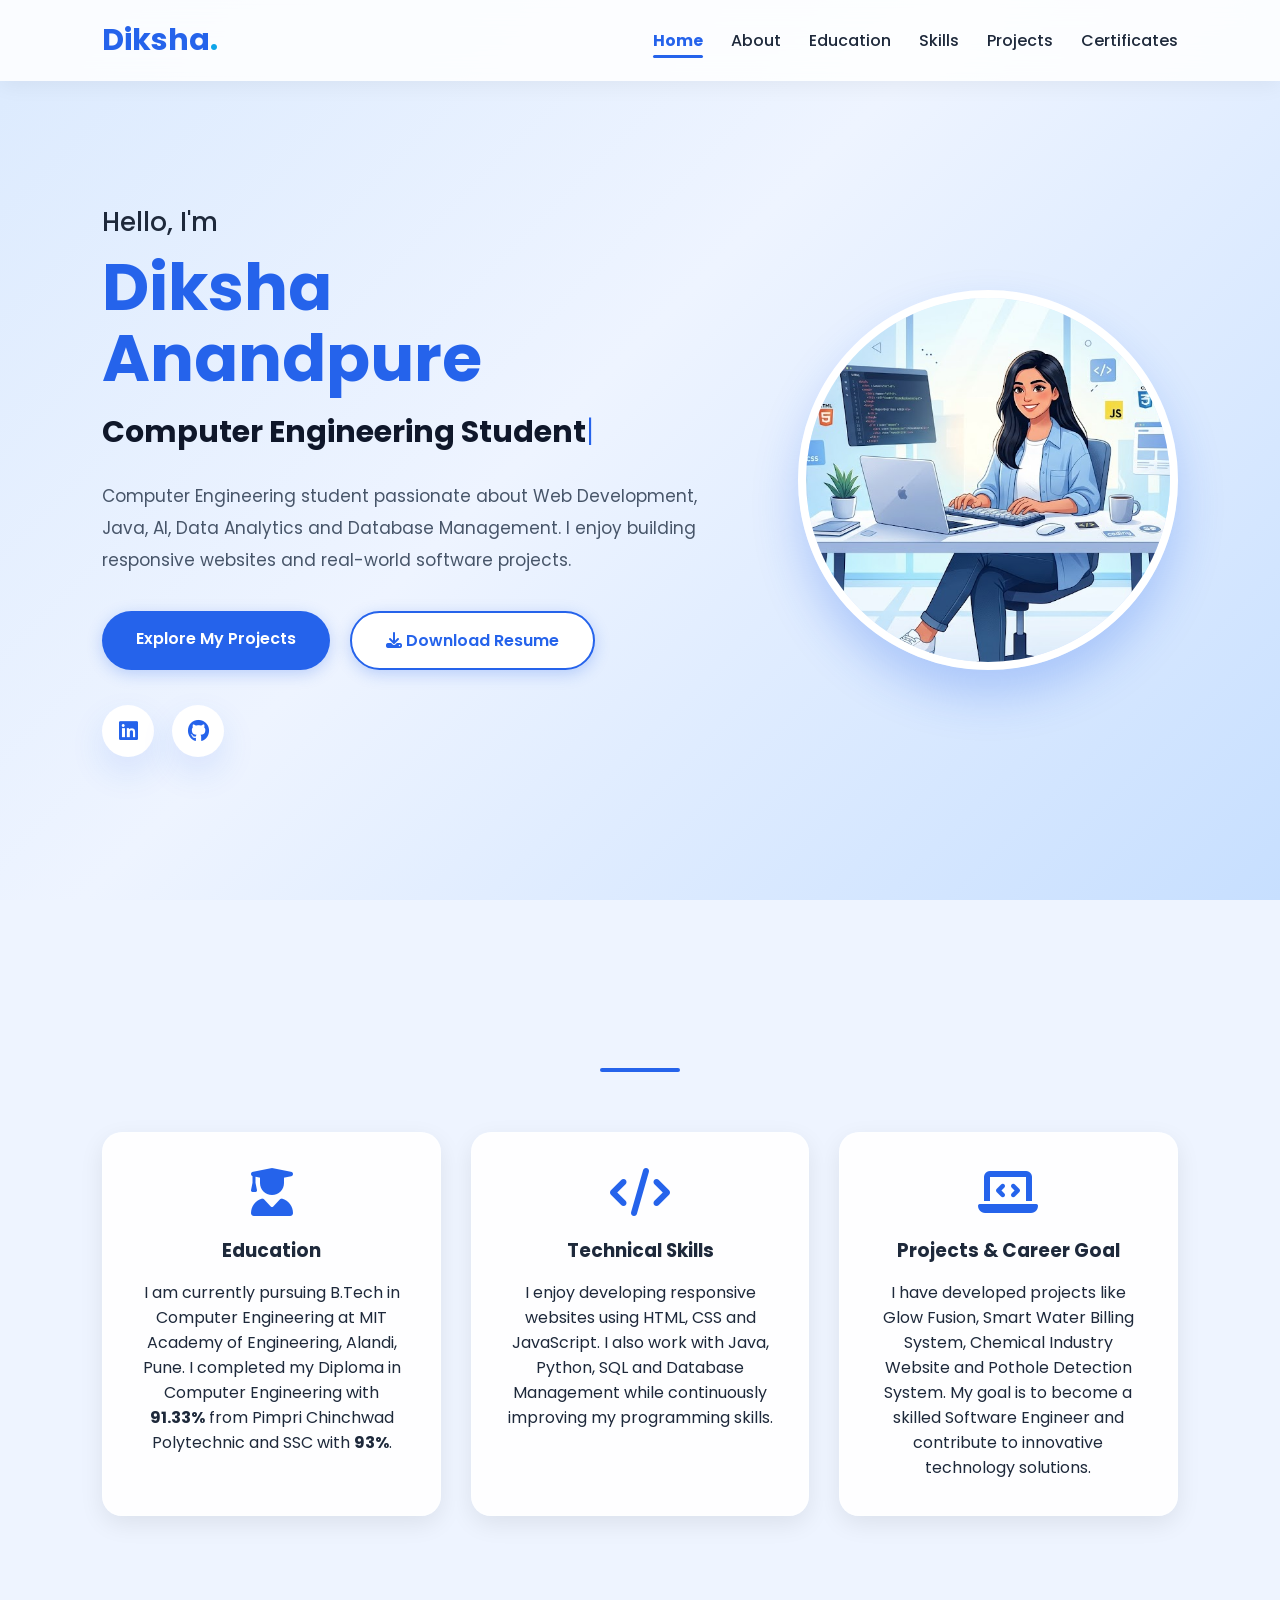
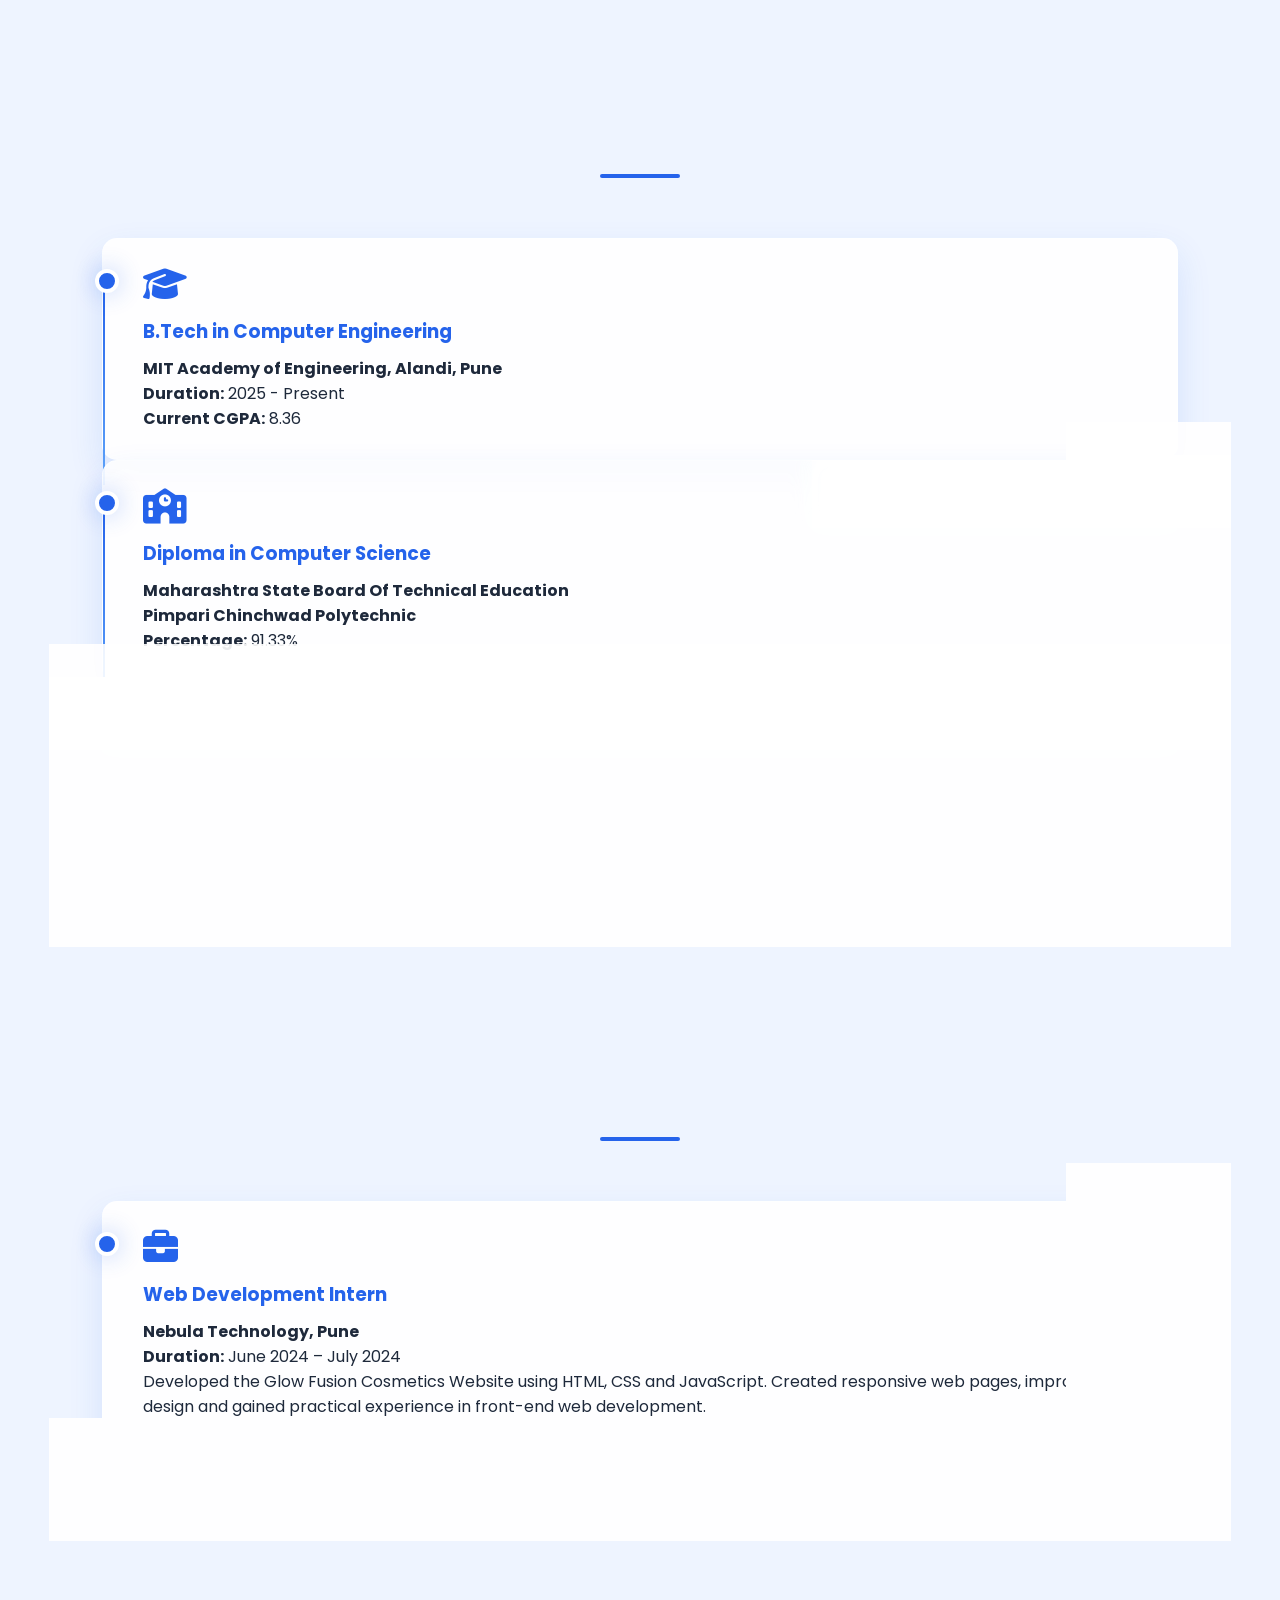
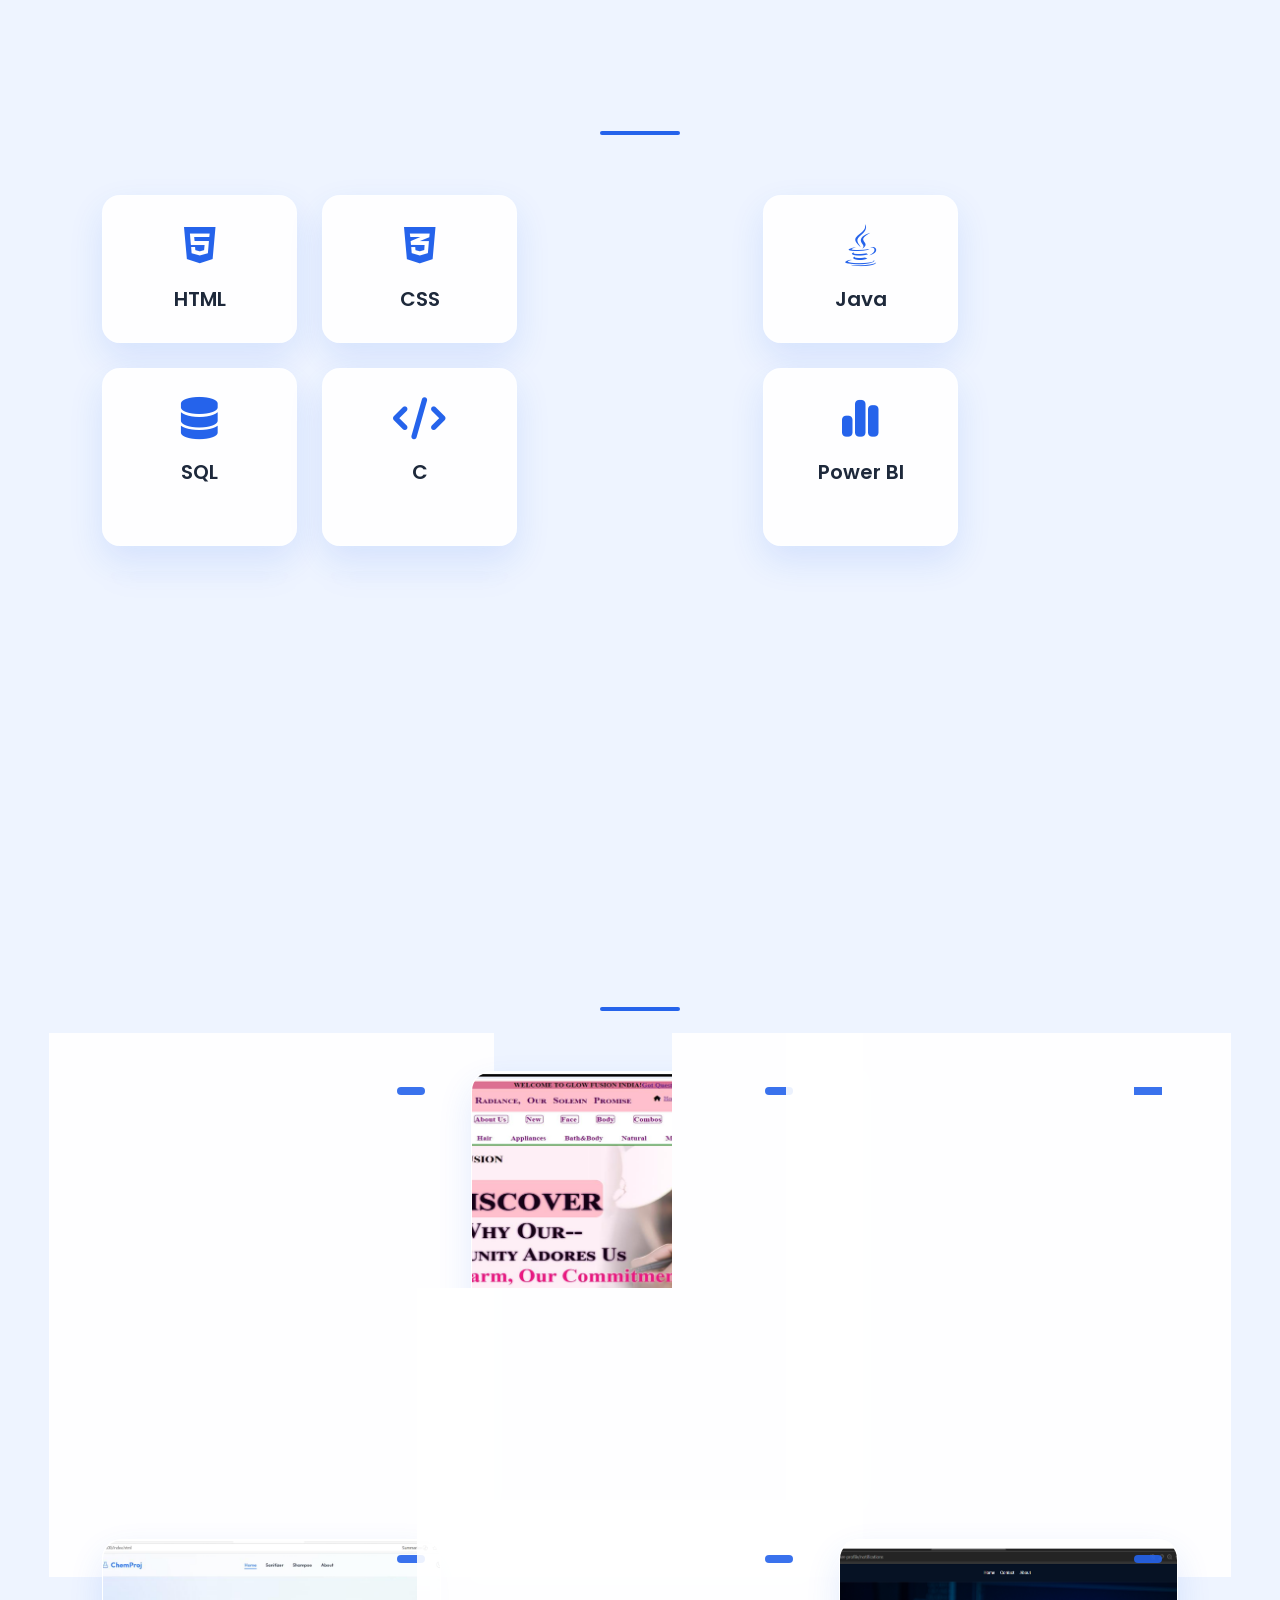
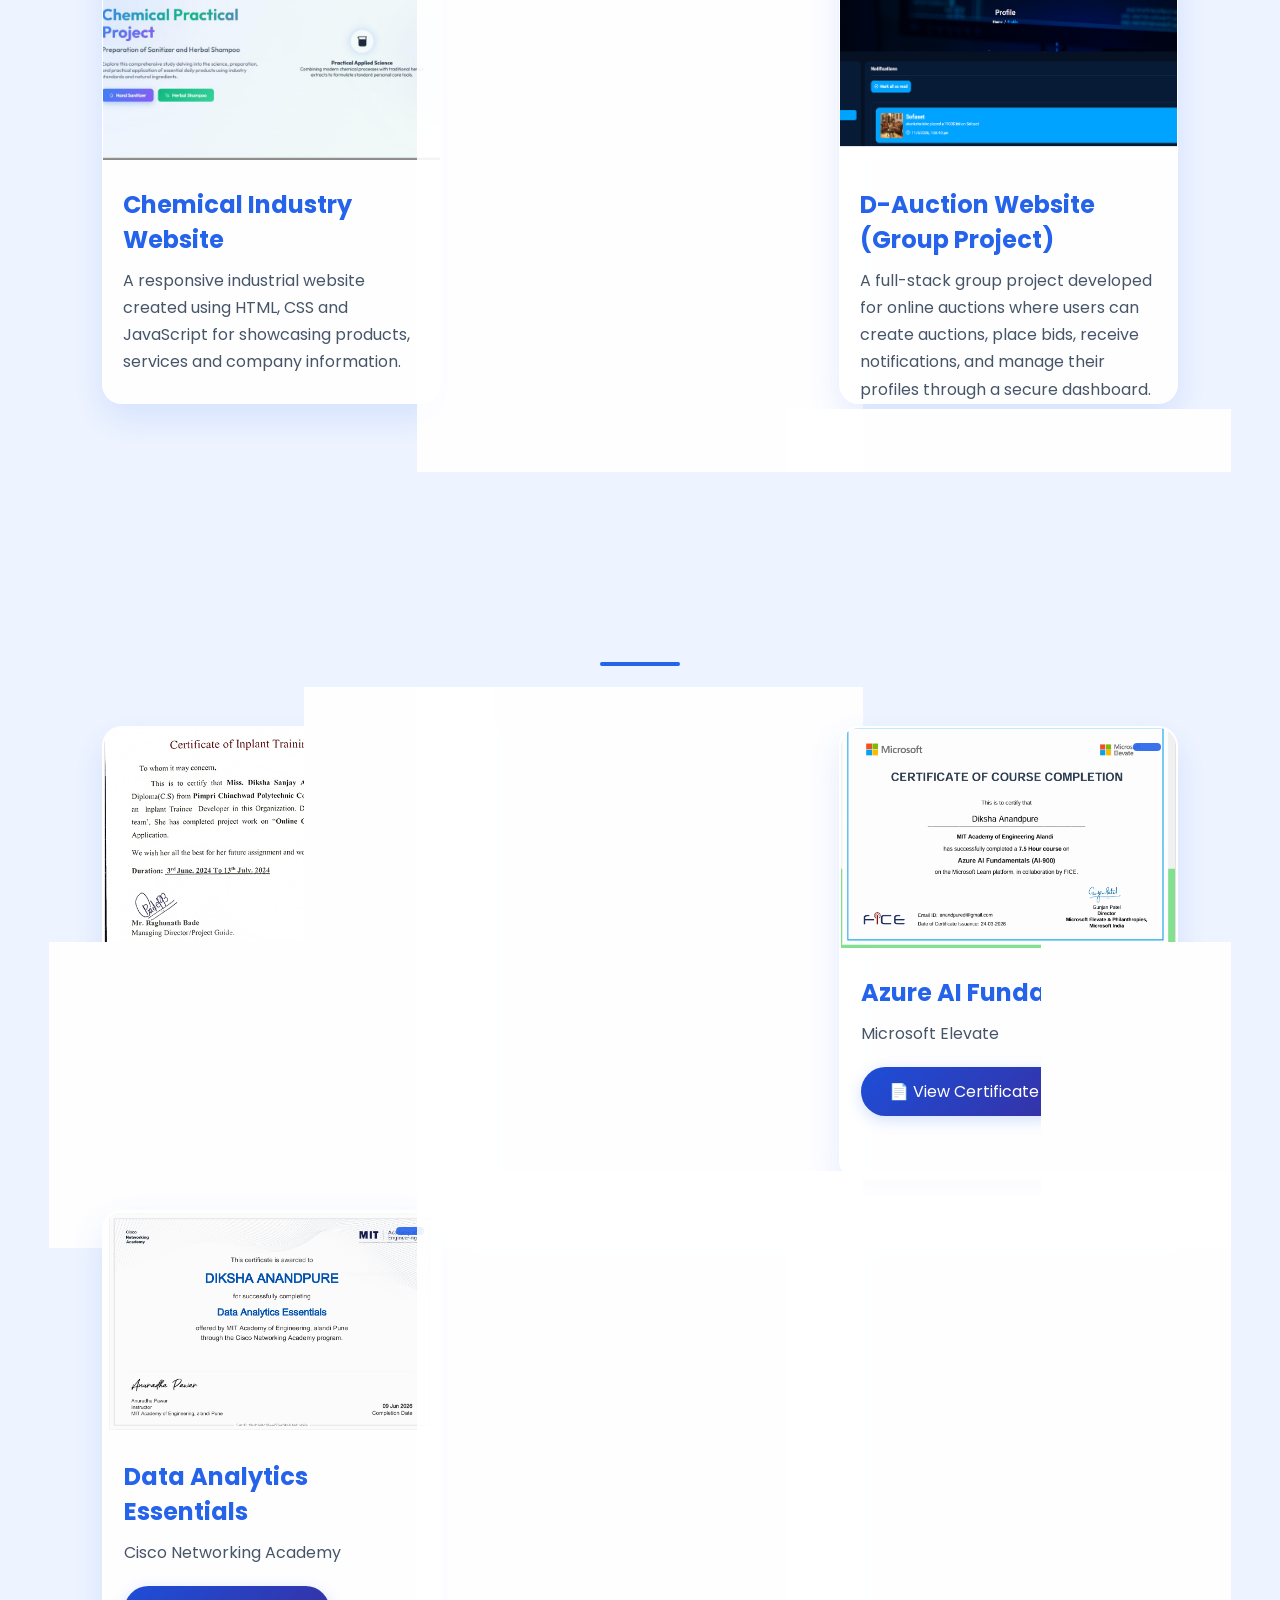
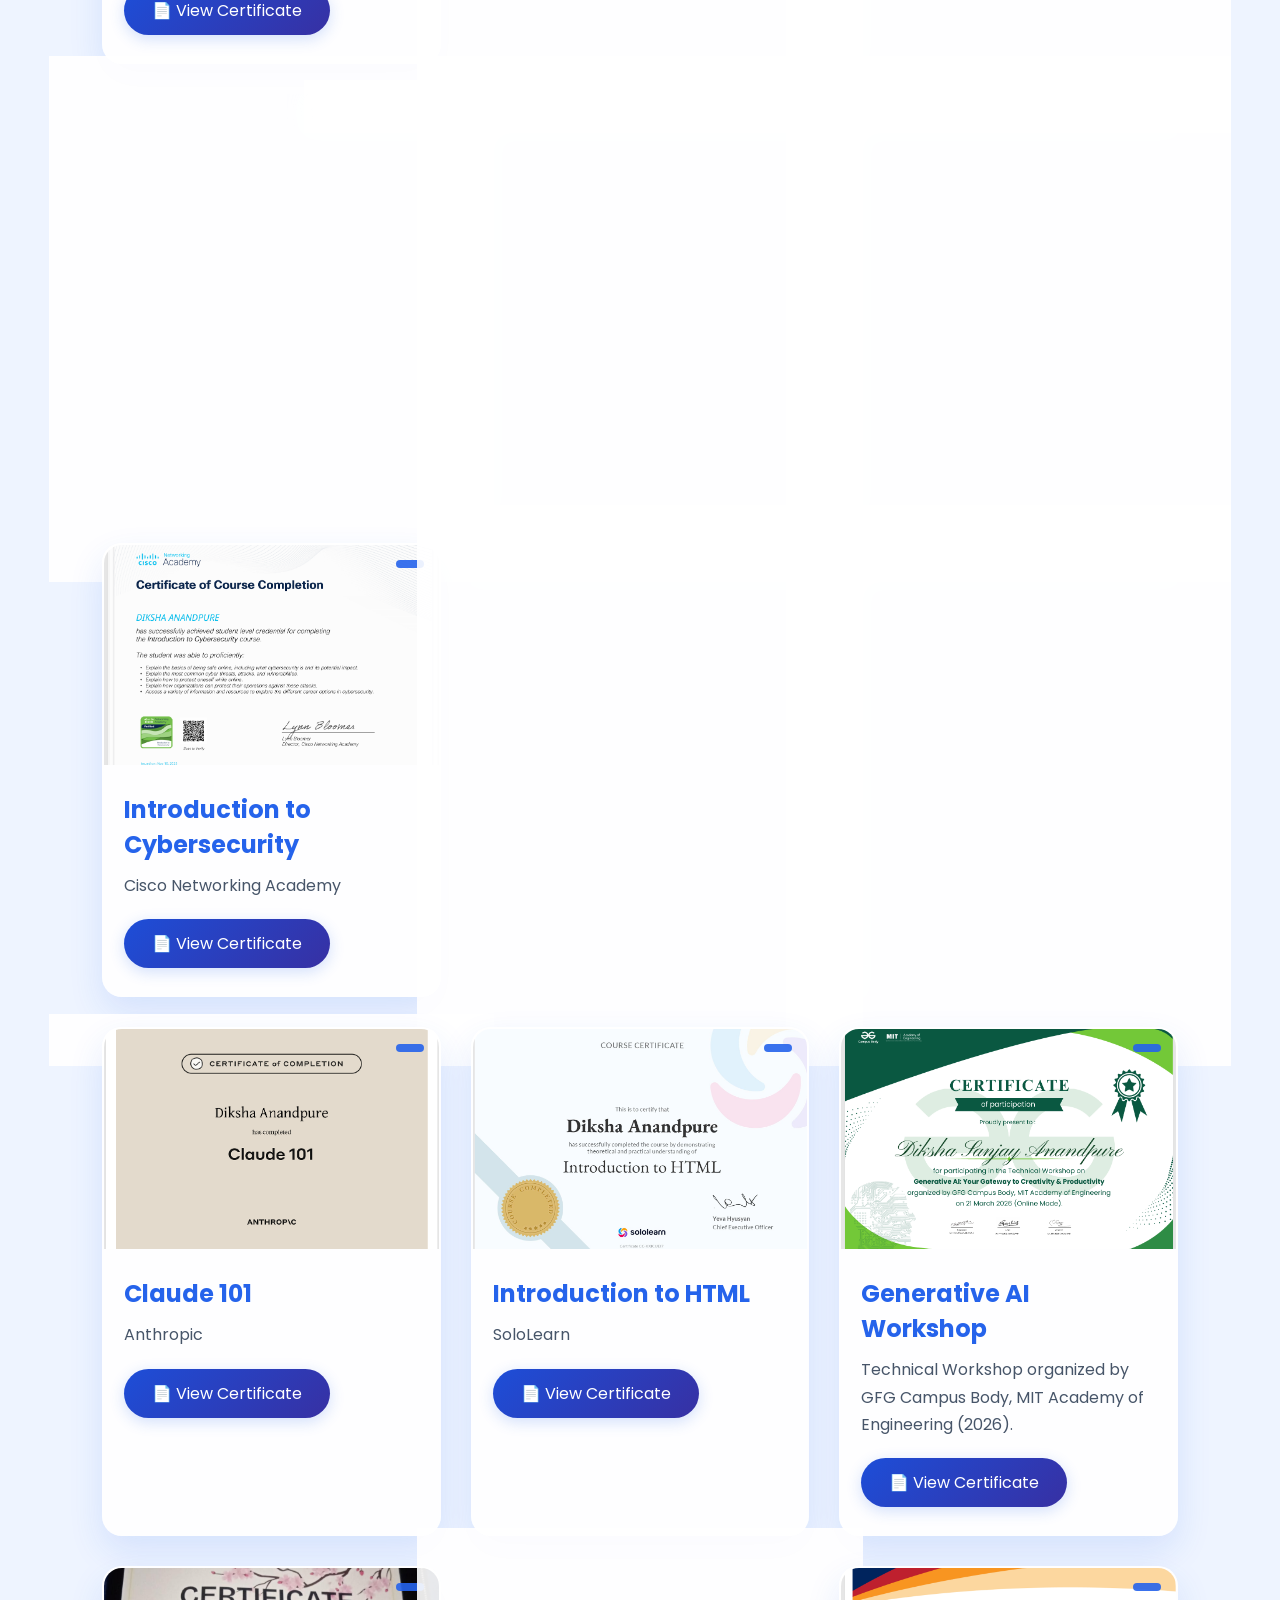
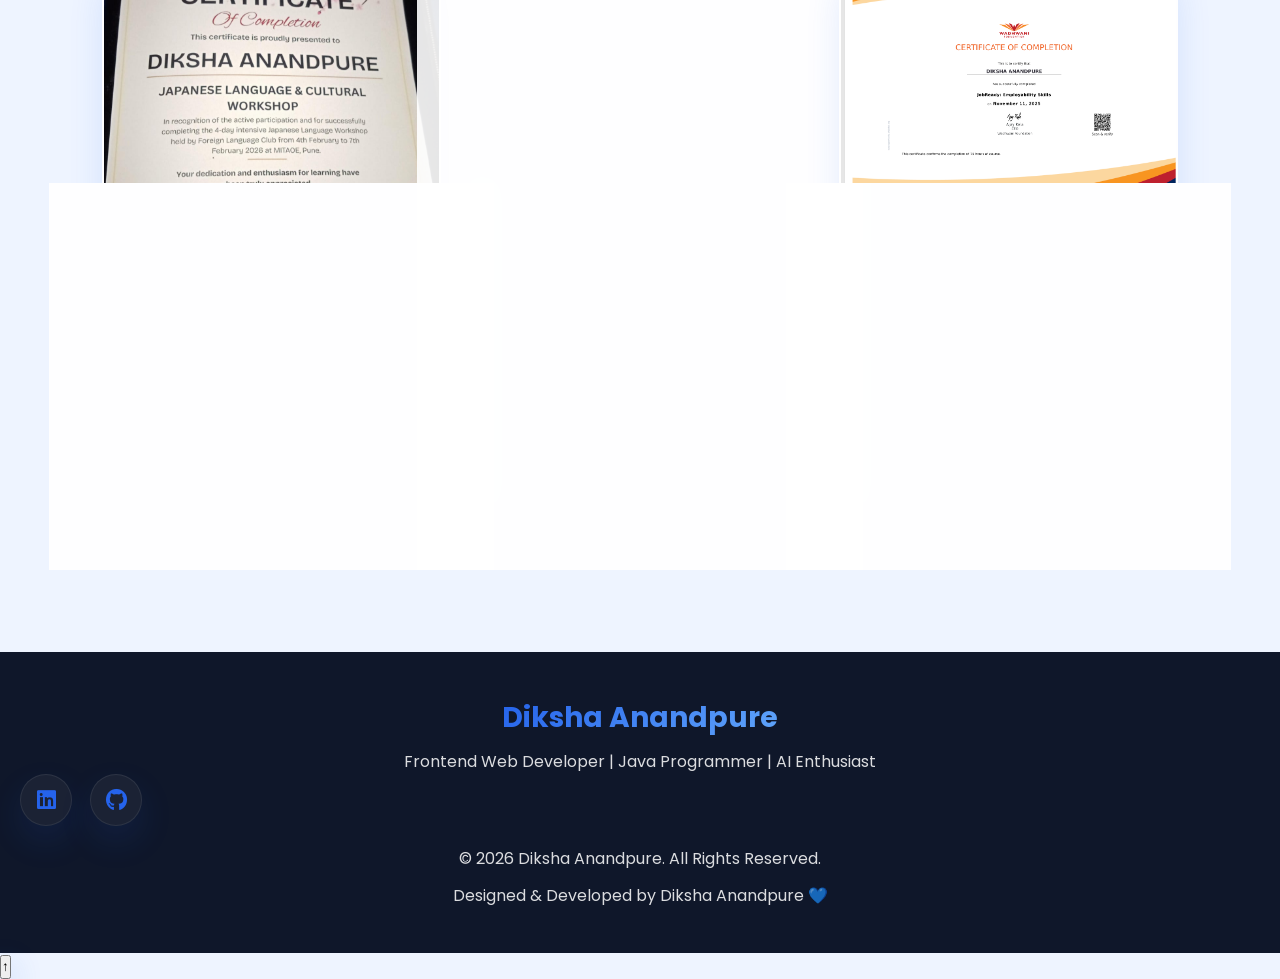
==== commit b2fd32f7: "Update print statement from 'Hello' to 'Goodbye'" ====
--- a/DikshaAnandpure_Task2_Portfolio/index.html
+++ b/DikshaAnandpure_Task2_Portfolio/index.html
@@ -78,7 +78,9 @@
 
 <div class="social">
     <a href="https://www.linkedin.com/in/diksha-anandpure-71b1953a5/" target="_blank"><i class="fab fa-linkedin"></i></a>
-    <a href="https://github.com/DikshaAnandpure" target="_blank"><i class="fab fa-github"></i></a>
+   <a href="https://github.com/dikshuanandpure" target="_blank"> <i class="fab fa-github"></i>
+        </a>
+
 </div>
 
 </div>
@@ -605,4 +607,4 @@
 <button id="topBtn" title="Go to top">↑</button>
 
 </body>
-</html>+</html>
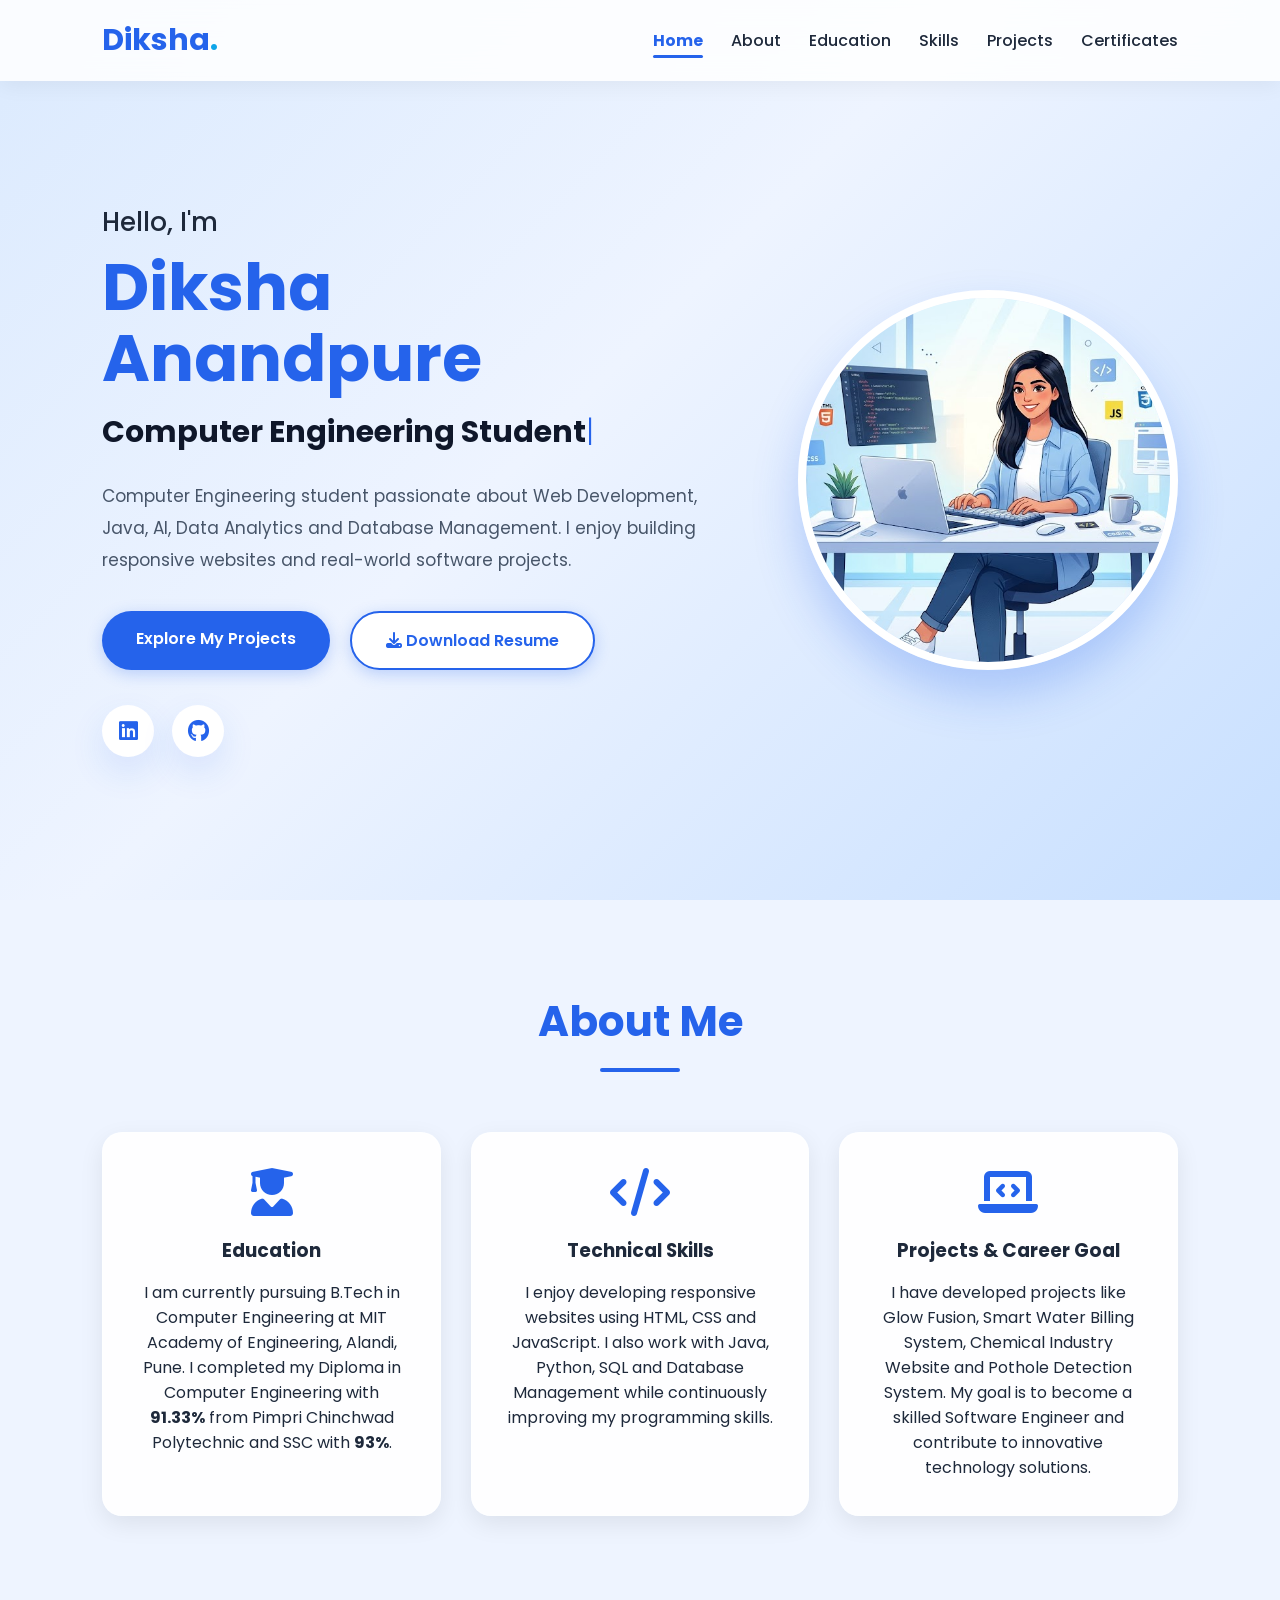
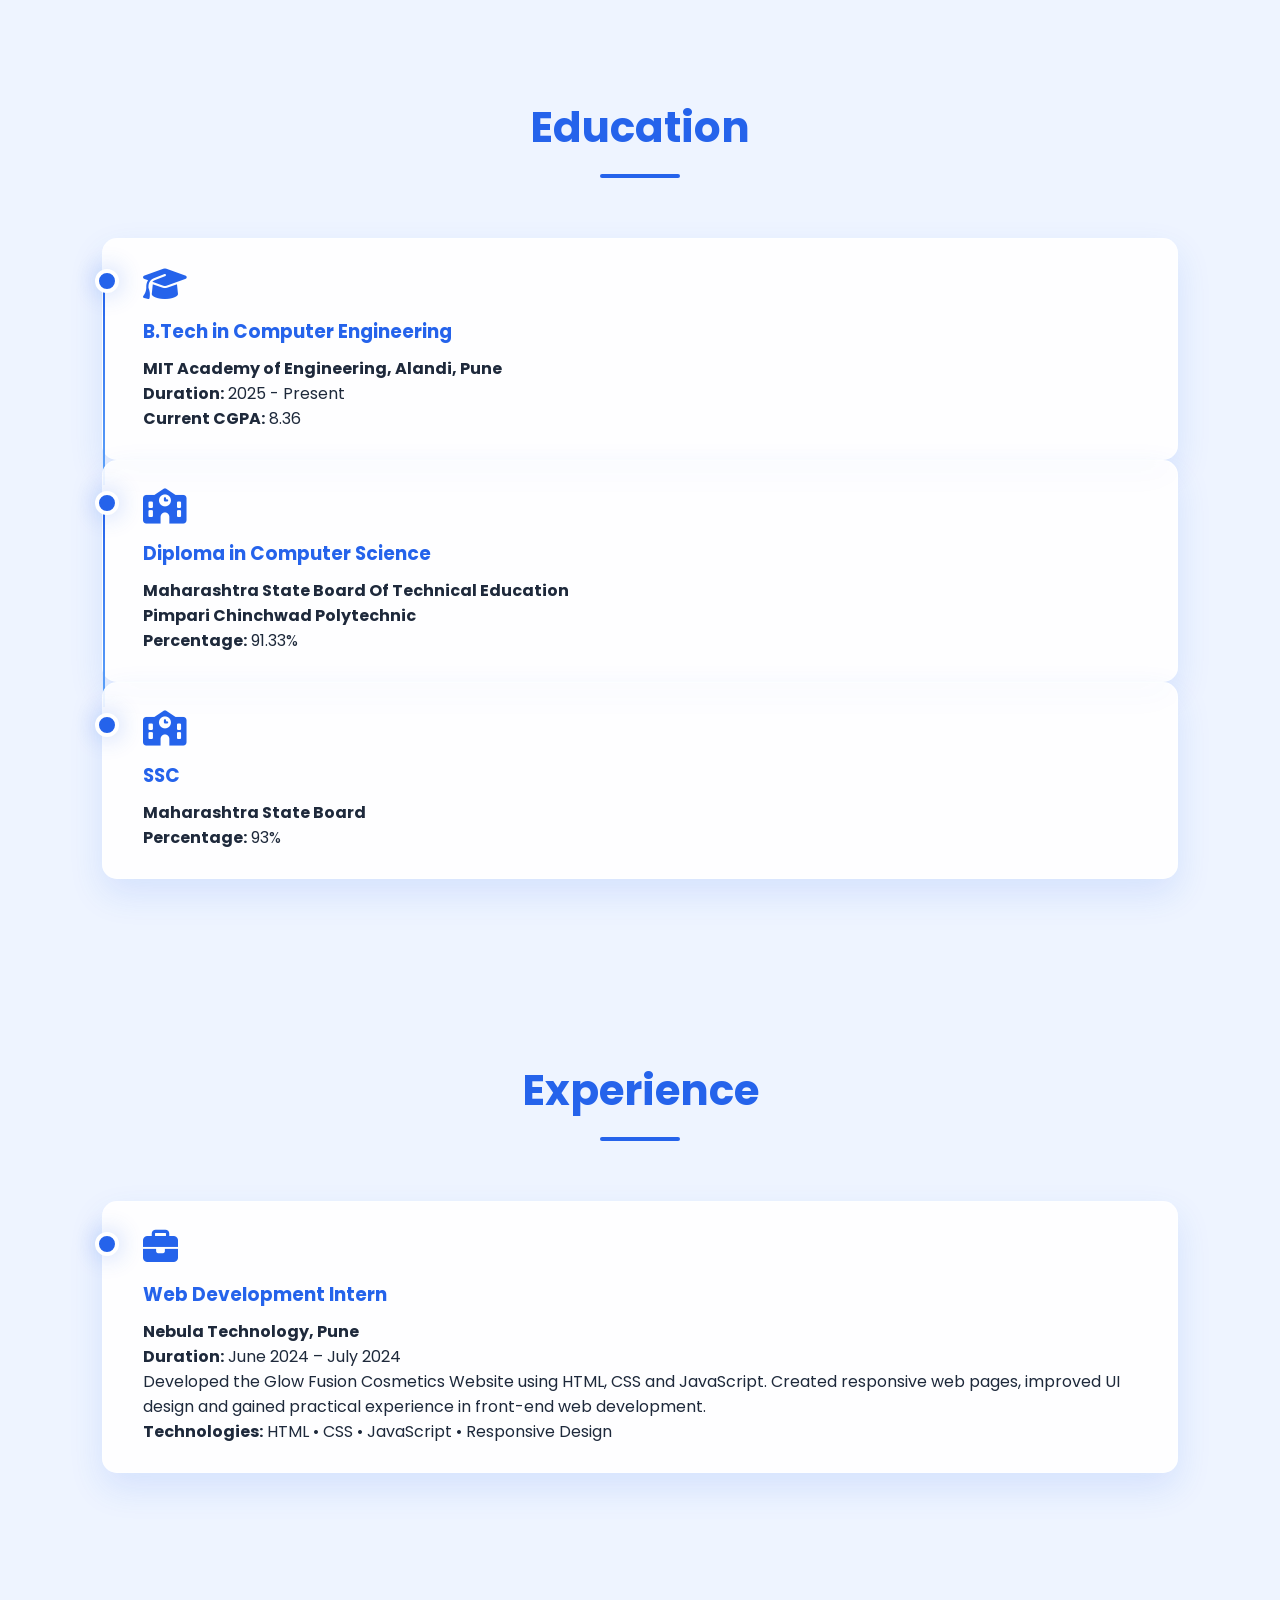
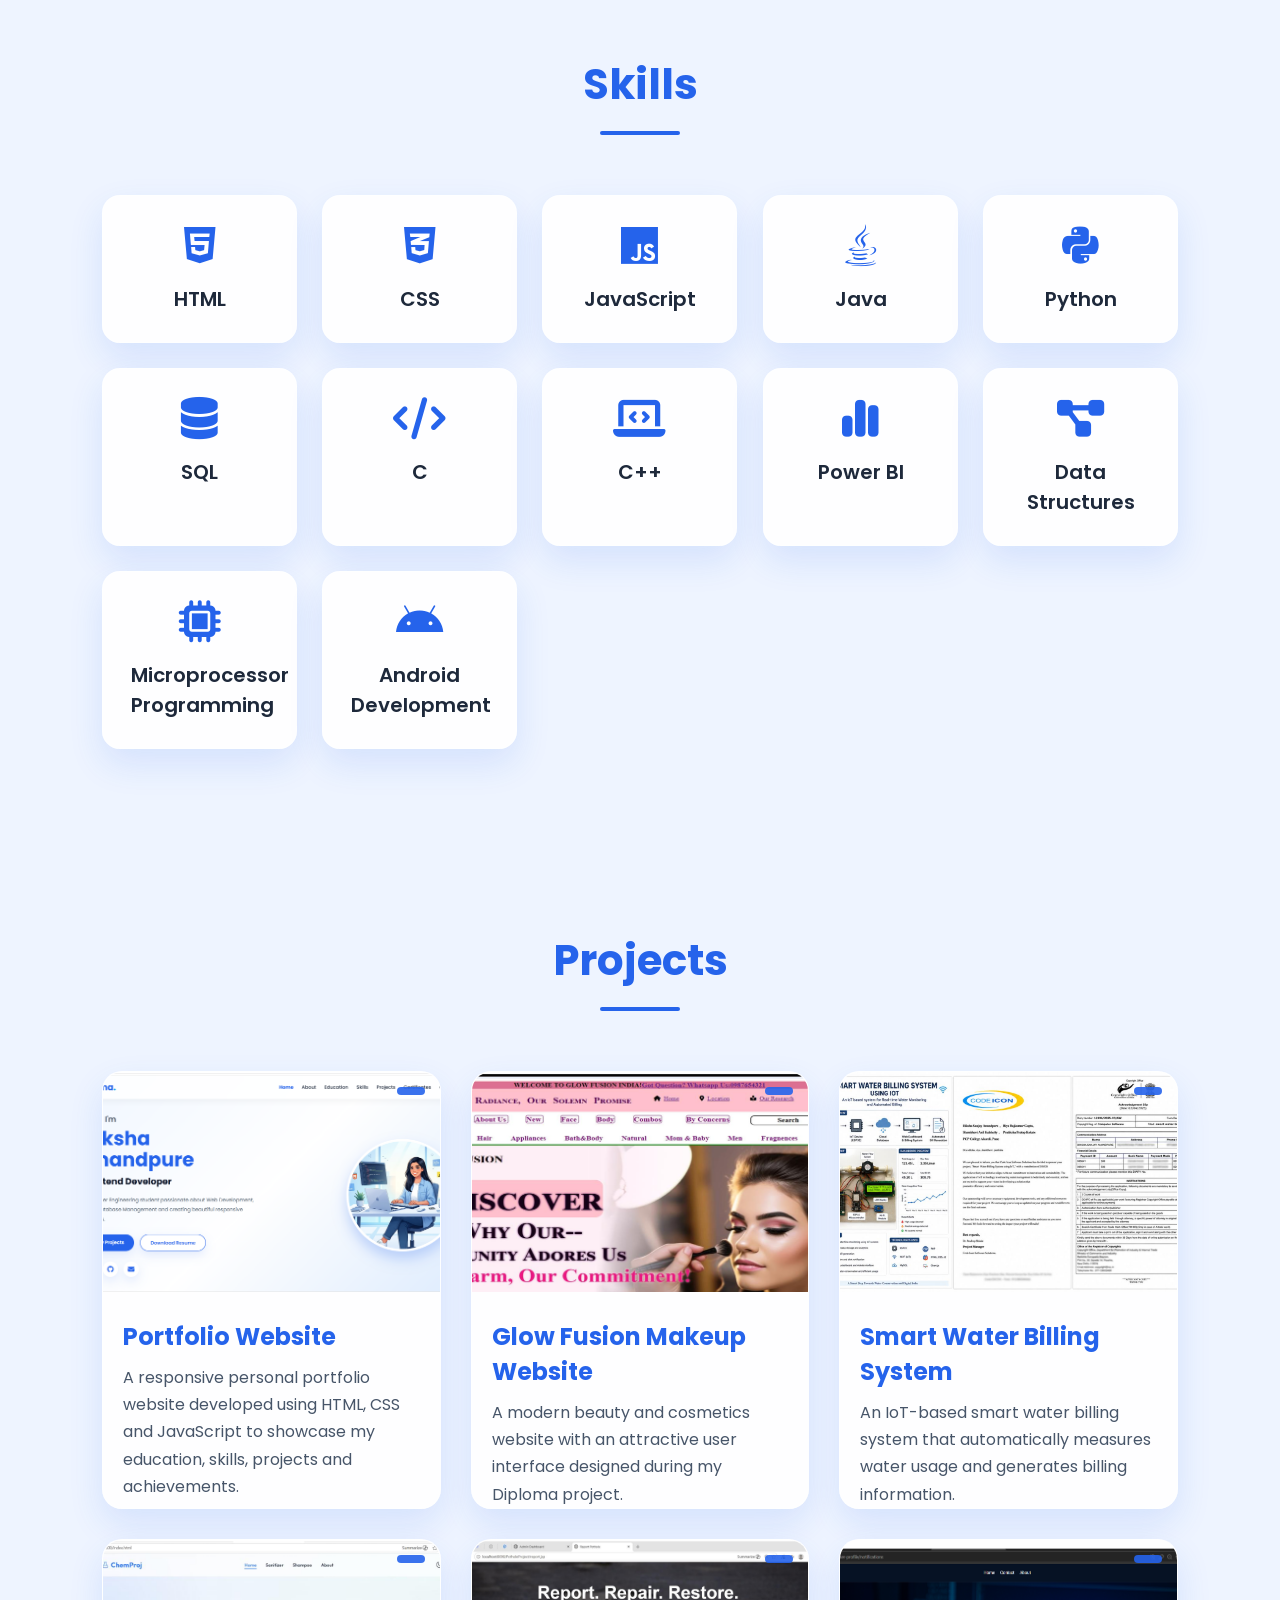
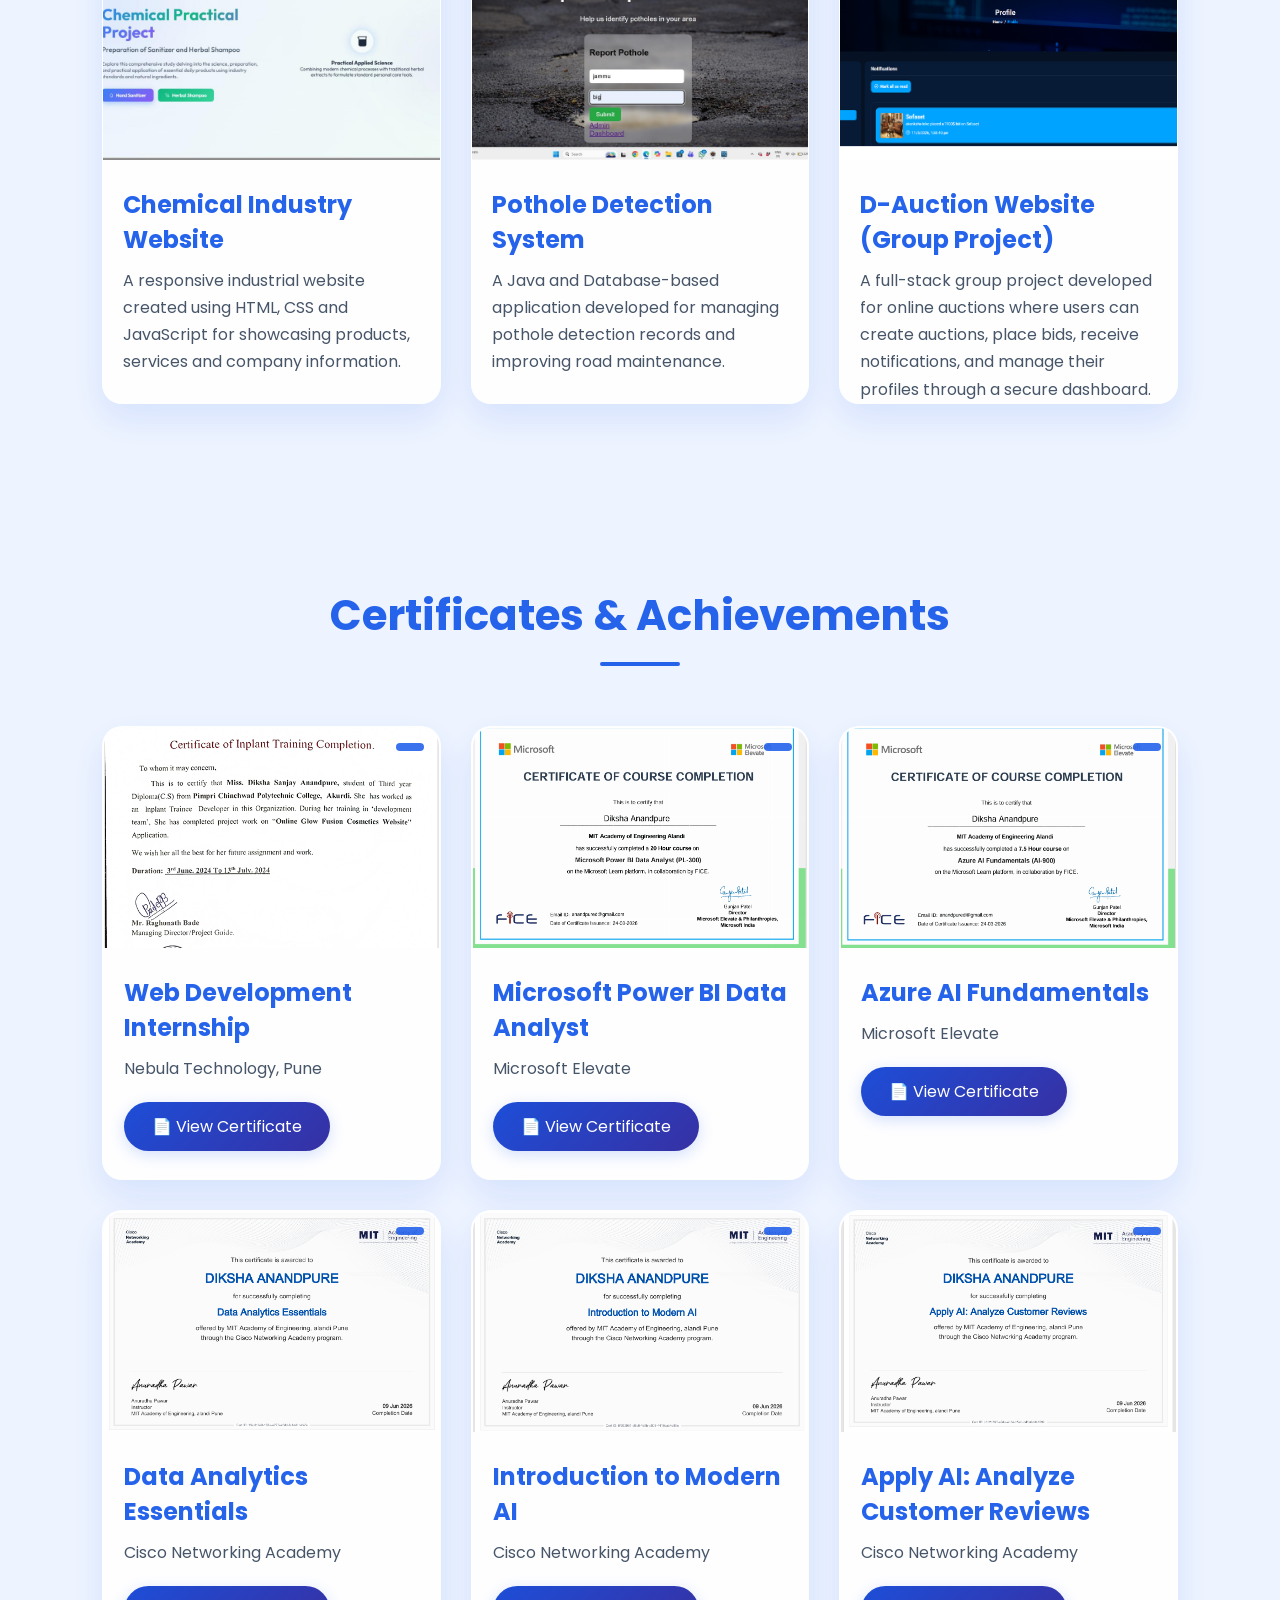
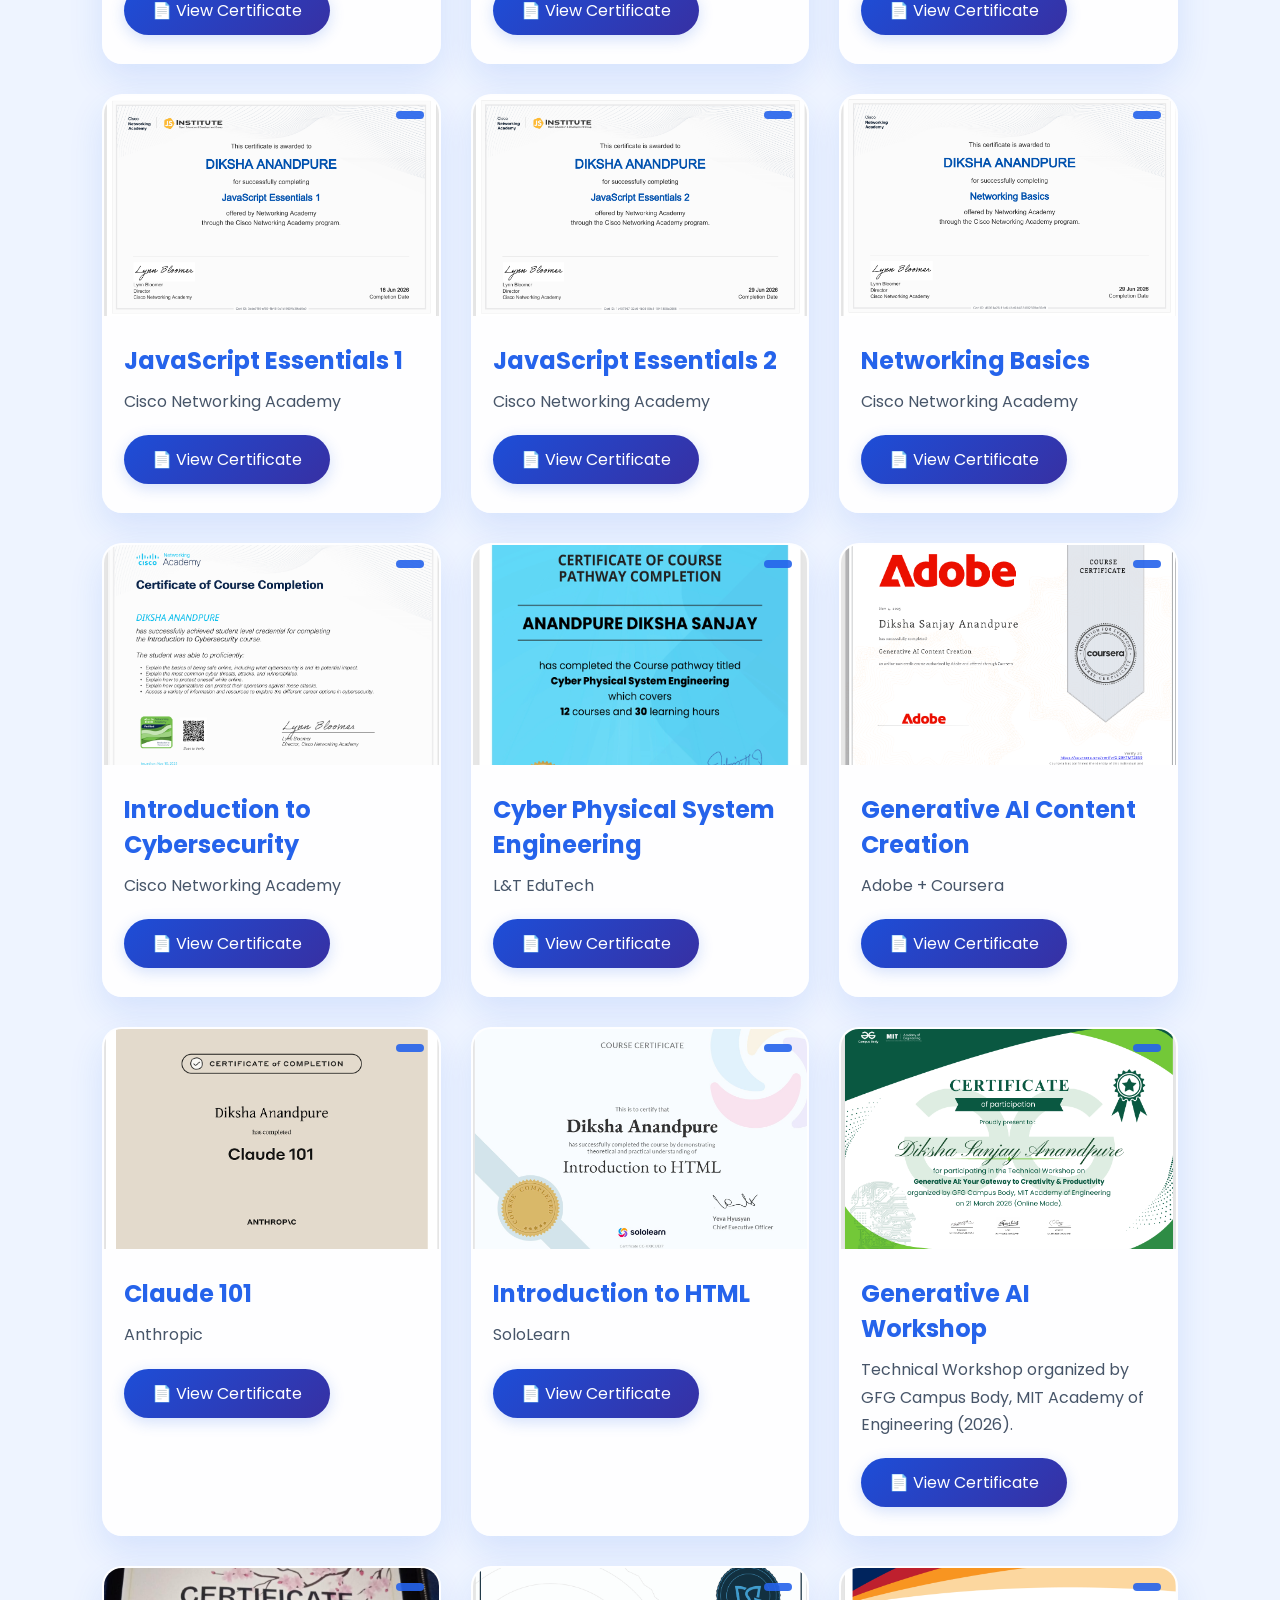
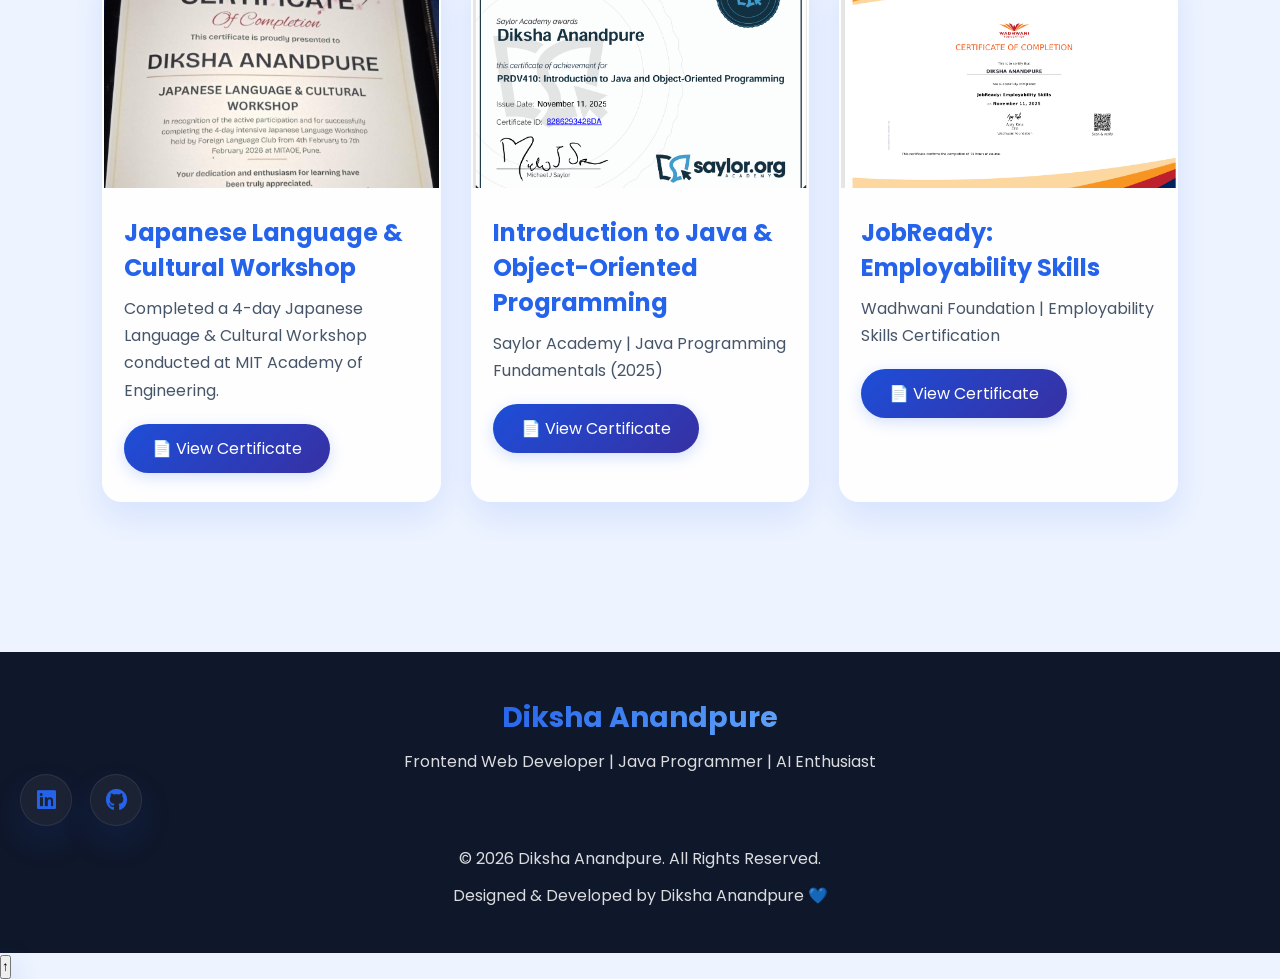
==== commit 48c9284d: "Update print statement from 'Hello' to 'Goodbye'" ====
--- a/DikshaAnandpure_Task2_Portfolio/index.html
+++ b/DikshaAnandpure_Task2_Portfolio/index.html
@@ -416,8 +416,8 @@
         </div>
 
         <div class="project-card">
-            <a href="images/powerbi.png" target="_blank">
-                <img src="images/powerbi.png">
+            <a href="images/powerBI.png" target="_blank">
+                <img src="images/powerBI.png">
             </a>
             <h3>Microsoft Power BI Data Analyst</h3>
             <p>Microsoft Elevate</p>
